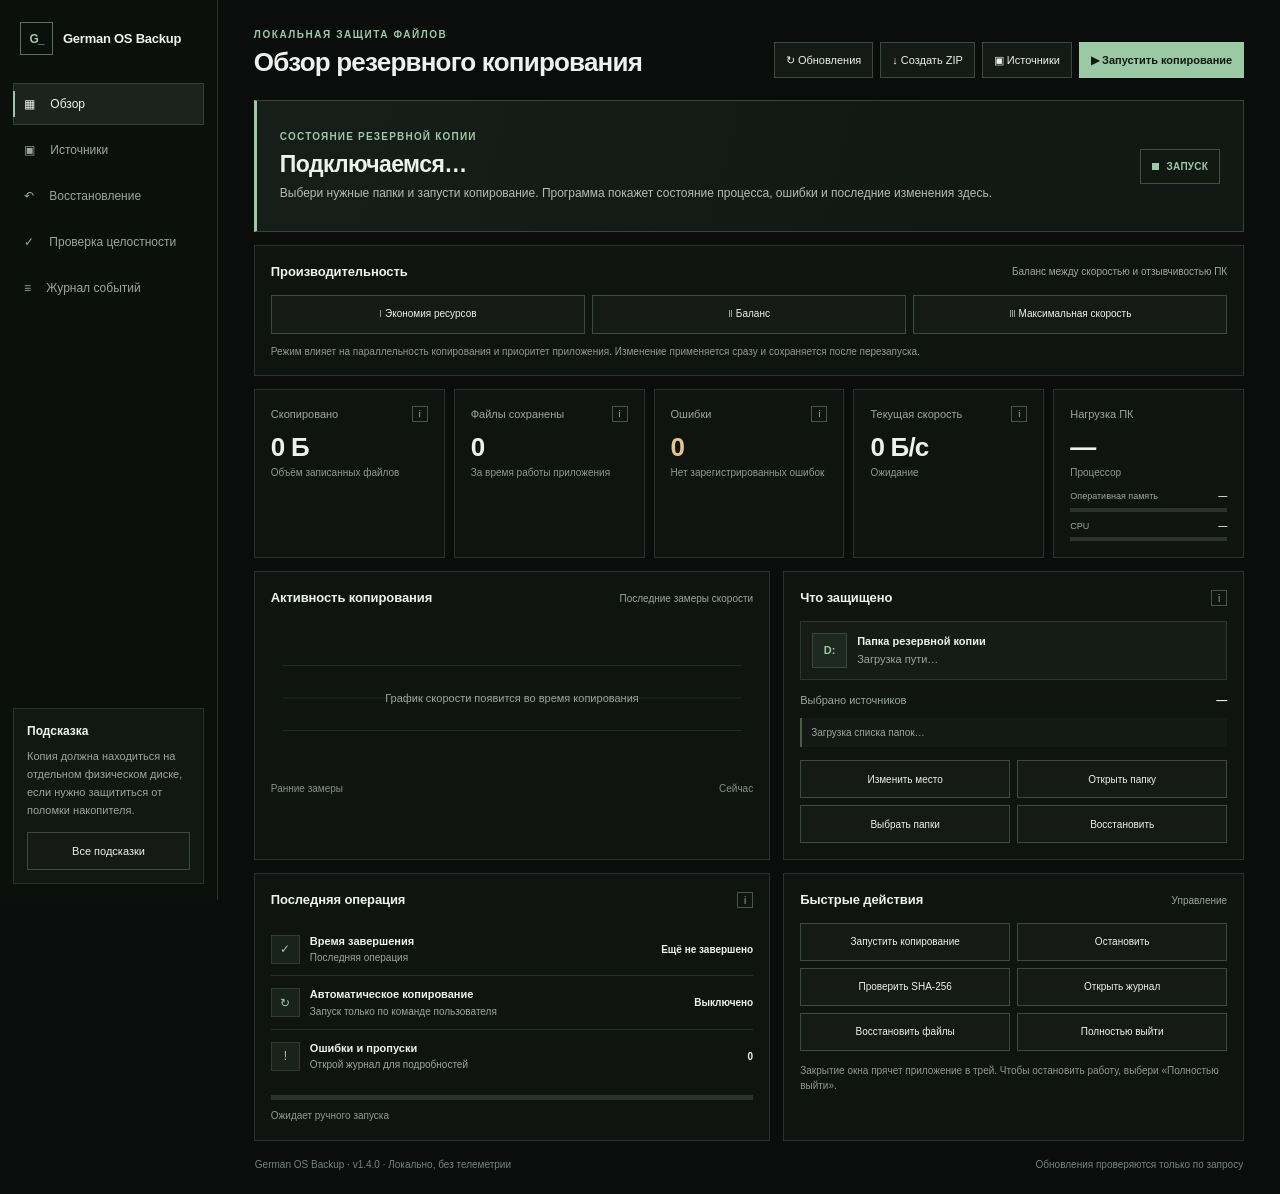
==== dashboard.html @ d3037ee5 "Use the Windows accent color throughout the dashboard" ====
<!doctype html>
<html lang="ru"><head><meta charset="utf-8"><meta name="viewport" content="width=device-width,initial-scale=1">
<style>
:root{
 color-scheme:dark;
 --bg:#0b0e0c;--panel:#111613;--panel-raised:#151b17;--panel-hover:#1a211c;
 --line:#29332c;--line-strong:#3b4a3e;--text:#edf2ed;--muted:#9aa69d;
 --green:#9bc9a4;--green-strong:#b9e2c0;--green-soft:rgba(155,201,164,.09);
 --warning:#e5c58c;--danger:#e58e8e;
}
*{box-sizing:border-box;border-radius:0!important}
html{background:transparent}
body{margin:0;background:transparent;color:var(--text);font:13px/1.5 "Segoe UI Variable","Segoe UI",sans-serif;-webkit-font-smoothing:antialiased}
button{font:inherit;cursor:pointer;border:1px solid var(--line-strong);background:#151a16;color:var(--text);padding:10px 13px;min-height:38px;transition:background .14s,border-color .14s,color .14s}
button:hover:not(:disabled){background:#202821;border-color:#607664}
button:active:not(:disabled){transform:translateY(1px)}
button:focus-visible{outline:2px solid var(--green);outline-offset:2px}
button.primary{background:var(--green);border-color:var(--green);color:#101710;font-weight:700}
button.primary:hover:not(:disabled){background:var(--green-strong);border-color:var(--green-strong)}
button:disabled{opacity:.4;cursor:not-allowed}
.shell{display:grid;grid-template-columns:218px minmax(0,1fr);min-height:100vh;background:rgba(11,14,12,.975);backdrop-filter:blur(24px) saturate(125%)}
.side{position:sticky;top:0;height:100vh;min-height:600px;padding:22px 13px 16px;background:rgba(13,17,14,.98);border-right:1px solid var(--line);display:flex;flex-direction:column;gap:28px}
.brand{display:flex;align-items:center;gap:10px;padding:0 7px;font-size:13px;font-weight:700;letter-spacing:-.25px;white-space:nowrap}
.mark{width:33px;height:33px;display:grid;place-items:center;border:1px solid #57715d;color:var(--green);font-size:12px;font-weight:800;letter-spacing:-1px;flex-shrink:0}
.nav{display:grid;gap:4px}
.nav button{position:relative;display:flex;align-items:center;width:100%;text-align:left;background:transparent;border-color:transparent;color:var(--muted);padding:11px 10px;font-size:12px;min-height:42px}
.nav button:hover{color:var(--text);background:#171d19;border-color:#29362c}
.nav button.active{background:#1a231c;border-color:#304233;color:#f0f5f0}
.nav button.active:before{content:"";position:absolute;left:-1px;top:7px;bottom:7px;width:2px;background:var(--green)}
.side-note{margin-top:auto;padding:13px;background:#111713;border:1px solid var(--line);color:var(--muted);font-size:11px}
.side-note b{font-size:12px;color:var(--text);font-weight:650}
.side-note p{margin:7px 0 12px;line-height:1.65}
.side-note button{width:100%;font-size:11px;min-height:34px}
.main{width:100%;max-width:1480px;margin:0 auto;padding:27px clamp(20px,2.8vw,40px) 22px;min-width:0}
.top{display:flex;align-items:flex-end;justify-content:space-between;gap:18px;margin-bottom:22px}
.eyebrow{color:var(--green);font-size:10px;letter-spacing:1.55px;font-weight:750}
.top h1{margin:5px 0 0;font-size:26px;line-height:1.2;font-weight:600;letter-spacing:-.8px}
.top-actions{display:flex;gap:7px;flex-wrap:wrap;justify-content:flex-end}
.top-actions button{font-size:11px;min-height:36px;padding:8px 11px}
.notice{display:none;margin:0 0 14px;padding:11px 14px;background:#172019;border:1px solid #405944;border-left:3px solid var(--green);color:var(--text)}
.hero{display:flex;align-items:center;justify-content:space-between;gap:20px;padding:21px 23px;margin-bottom:13px;background:linear-gradient(105deg,rgba(155,201,164,.09),rgba(18,24,20,.98) 68%);border:1px solid #344639;border-left:3px solid var(--green);min-height:132px}
.hero>div:first-child{min-width:0}
.hero .label{font-size:10px;letter-spacing:1.2px;color:var(--green);font-weight:750}
.hero h2{margin:6px 0 5px;font-size:23px;line-height:1.25;letter-spacing:-.6px;font-weight:600}
.hero p{margin:0;max-width:720px;color:#b1bdb3;font-size:12px;line-height:1.7}
.status-pill{display:flex;align-items:center;gap:8px;flex-shrink:0;padding:9px 11px;border:1px solid #3c5141;background:#111812;color:var(--green);font-size:10px;font-weight:750;letter-spacing:.25px;white-space:nowrap}
.status-pill.attention{color:var(--warning);border-color:#65543a;background:#201b12}
.status-pill.copying{color:var(--green-strong);border-color:#4c7053;background:#142018}
.dot{width:7px;height:7px;flex-shrink:0;background:currentColor}
.card{min-width:0;padding:16px;background:rgba(16,21,18,.97);border:1px solid var(--line)}
.card-label{display:flex;align-items:center;justify-content:space-between;gap:8px;color:var(--muted);font-size:11px}
.value{margin:9px 0 2px;font-size:26px;line-height:1.2;font-weight:600;letter-spacing:-.8px;font-variant-numeric:tabular-nums;overflow-wrap:anywhere}
.hint{font-size:10px;color:#8d9990;line-height:1.55}
.error-card .value{color:var(--warning)}
.grid{display:grid;grid-template-columns:repeat(5,minmax(0,1fr));gap:9px;margin-bottom:13px}
.section-grid{display:grid;grid-template-columns:minmax(0,1.12fr) minmax(300px,1fr);gap:13px;margin-bottom:13px}
.section-title{display:flex;align-items:center;justify-content:space-between;gap:12px;margin-bottom:13px}
.section-title h3{margin:0;font-size:13px;font-weight:650;letter-spacing:-.1px}
.section-title>span{font-size:10px;color:var(--muted)}
.chart-wrap{height:154px;position:relative}
.chart-wrap canvas{display:block;width:100%;height:100%}
.empty-chart{position:absolute;inset:0;display:grid;place-items:center;color:var(--muted);font-size:11px;pointer-events:none;text-align:center}
.chart-legend{display:flex;justify-content:space-between;margin-top:6px;color:#849087;font-size:10px}
.path{display:flex;align-items:center;gap:10px;padding:11px;background:#151b16;border:1px solid #2b372e;margin-bottom:12px;min-width:0}
.drive-icon{width:35px;height:35px;display:grid;place-items:center;flex-shrink:0;background:#1d2920;color:var(--green);font-size:11px;font-weight:750;border:1px solid #34483a}
.path-text{flex:1;min-width:0}
.path-text b{display:block;margin-bottom:2px;font-size:11px;font-weight:650}
.path-text span{display:block;overflow:hidden;text-overflow:ellipsis;white-space:nowrap;color:var(--muted);font-size:11px}
.source-row{display:flex;justify-content:space-between;gap:10px;margin:9px 0 10px;color:var(--muted);font-size:11px}
.source-row b{color:var(--text);font-weight:650}
.source-paths{display:grid;gap:4px;max-height:115px;overflow:auto;margin:0 0 13px;scrollbar-width:thin;scrollbar-color:#46594a #0e120f}
.source-paths>div{min-width:0;padding:7px 9px;background:#131915;border-left:2px solid #465d4a;color:var(--muted);font-size:10px;overflow-wrap:anywhere}
.source-path-item{display:flex;align-items:center;justify-content:space-between;gap:8px}
.source-path-item span{flex:1;min-width:0}
.source-path-item button.watch-toggle{padding:4px 7px;min-height:27px;font-size:9px;white-space:nowrap}
.source-path-item button.watch-toggle.enabled{border-color:#506e55;color:#c1dfc6;background:#1b271e}
.actions{display:grid;grid-template-columns:repeat(2,minmax(0,1fr));gap:7px}
.actions button{min-width:0;padding:9px 8px;font-size:10px;line-height:1.35}
.health{display:grid;gap:0}
.health-row{display:flex;align-items:center;gap:10px;padding:10px 0;border-bottom:1px solid #252d27;min-width:0}
.health-row:last-child{border-bottom:0}
.health-icon{width:29px;height:29px;display:grid;place-items:center;flex-shrink:0;background:#19221b;color:var(--green);border:1px solid #2d3b30;font-size:12px}
.health-row>div:nth-child(2){flex:1;min-width:0}
.health-row b{display:block;font-size:11px;font-weight:600}
.health-row small{display:block;margin-top:2px;color:var(--muted);font-size:10px;line-height:1.4}
.health-row strong{max-width:45%;text-align:right;font-size:10px;font-weight:600;overflow-wrap:anywhere}
.progress-track{height:5px;background:#29322b;margin-top:13px;overflow:hidden}
.progress-bar{height:100%;width:0;background:var(--green);transition:width .25s}
.progress-bar.running{width:35%;background:linear-gradient(90deg,#516f56,#b8dfbf,#516f56);background-size:200% 100%;animation:progressSweep 1.4s linear infinite}
@keyframes progressSweep{from{background-position:100% 0}to{background-position:-100% 0}}
.tip{position:relative;display:inline-grid;place-items:center;width:16px;height:16px;border:1px solid #48544b;color:#aab5ac;font-size:9px;flex-shrink:0;cursor:help}
.tip:hover:after{content:attr(data-tip);position:absolute;z-index:10;left:20px;top:-8px;width:210px;padding:9px;background:#222a24;border:1px solid #4b5b4e;color:var(--text);font-size:10px;font-weight:400;letter-spacing:0;box-shadow:0 8px 24px #0008}
.resource-bars{display:grid;gap:8px;margin-top:10px}
.resource-line{display:flex;justify-content:space-between;gap:8px;color:var(--muted);font-size:9px}
.resource-line b{font-weight:600;color:#d6dfd7}
.resource-track{height:4px;margin-top:4px;background:#2a332c}
.resource-fill{height:100%;width:0;background:var(--green)}
.footer{display:flex;justify-content:space-between;gap:12px;padding:3px 1px 0;color:#77837a;font-size:10px}
#modeEco,#modeBalanced,#modeMax{min-height:39px}
#modeEco:before{content:"Ⅰ  ";color:var(--muted)}#modeBalanced:before{content:"Ⅱ  ";color:var(--muted)}#modeMax:before{content:"Ⅲ  ";color:var(--muted)}
#modeEco.primary:before,#modeBalanced.primary:before,#modeMax.primary:before{color:#101710}
::selection{background:#47694e;color:#fff}
@media(max-width:1150px){.shell{grid-template-columns:190px minmax(0,1fr)}.main{padding:22px 18px}.top{align-items:flex-start;flex-direction:column}.top-actions{justify-content:flex-start}.grid{grid-template-columns:repeat(3,minmax(0,1fr))}.section-grid{grid-template-columns:minmax(0,1fr)}}
@media(max-width:760px){.shell{display:block}.side{position:static;height:auto;min-height:0;padding:12px;border-right:0;border-bottom:1px solid var(--line);gap:12px}.brand{padding:0 4px}.nav{display:flex;overflow-x:auto;gap:4px}.nav button{width:auto;flex:0 0 auto;white-space:nowrap;padding:9px 10px}.nav button.active:before{top:auto;left:8px;right:8px;bottom:-1px;width:auto;height:2px}.side-note{display:none}.main{padding:17px 12px}.top h1{font-size:23px}.top-actions{gap:6px}.top-actions button{flex:1 1 auto}.hero{align-items:flex-start;flex-direction:column;padding:17px;gap:13px}.hero h2{font-size:21px}.grid{grid-template-columns:repeat(2,minmax(0,1fr));gap:7px}.card{padding:13px}.value{font-size:23px}.section-grid{grid-template-columns:minmax(0,1fr);gap:10px}.footer{flex-direction:column;gap:4px}.status-pill{white-space:normal}}
@media(prefers-reduced-motion:reduce){*,*::before,*::after{animation-duration:.01ms!important;animation-iteration-count:1!important;transition-duration:.01ms!important;scroll-behavior:auto!important}}

</style></head><body><div class="shell">
<aside class="side"><div class="brand"><div class="mark">G_</div><span>German OS Backup</span></div><nav class="nav"><button class="active" onclick="tab('overview')">▦　 Обзор</button><button onclick="act('sources')">▣　 Источники</button><button onclick="act('restore')">↶　 Восстановление</button><button onclick="act('verify')">✓　 Проверка целостности</button><button onclick="act('log')">≡　 Журнал событий</button></nav><div class="side-note"><b>Подсказка</b><p>Копия должна находиться на отдельном физическом диске, если нужно защититься от поломки накопителя.</p><button onclick="act('help')" style="width:100%">Все подсказки</button></div></aside>
<main class="main"><header class="top"><div><div class="eyebrow">ЛОКАЛЬНАЯ ЗАЩИТА ФАЙЛОВ</div><h1>Обзор резервного копирования</h1></div><div class="top-actions"><button onclick="act('checkUpdates')">↻ Обновления</button><button onclick="act('zip')">↓ Создать ZIP</button><button onclick="act('sources')">▣ Источники</button><button class="primary" onclick="act('scan')">▶ Запустить копирование</button></div></header>
<div class="notice" id="notice"></div>
<section class="hero"><div><div class="label">СОСТОЯНИЕ РЕЗЕРВНОЙ КОПИИ</div><h2 id="headline">Подключаемся…</h2><p id="detail">Выбери нужные папки и запусти копирование. Программа покажет состояние процесса, ошибки и последние изменения здесь.</p></div><div class="status-pill" id="pill"><span class="dot"></span><span id="pillText">ЗАПУСК</span></div></section>
<section class="card" style="margin-bottom:13px"><div class="section-title"><h3>Производительность</h3><span id="modeDescription">Баланс между скоростью и отзывчивостью ПК</span></div><div class="actions" style="grid-template-columns:repeat(3,minmax(0,1fr))"><button id="modeEco" onclick="setMode('eco')">Экономия ресурсов</button><button id="modeBalanced" onclick="setMode('balanced')">Баланс</button><button id="modeMax" onclick="setMode('max')">Максимальная скорость</button></div><p class="hint" style="margin:10px 0 0">Режим влияет на параллельность копирования и приоритет приложения. Изменение применяется сразу и сохраняется после перезапуска.</p></section>
<section class="grid"><article class="card"><div class="card-label">Скопировано <span class="tip" data-tip="Общий объём данных, записанных резервным копированием с момента запуска приложения.">i</span></div><div class="value" id="bytes">0 Б</div><div class="hint">Объём записанных файлов</div></article><article class="card"><div class="card-label">Файлы сохранены <span class="tip" data-tip="Количество файлов, которые программа успешно скопировала.">i</span></div><div class="value" id="files">0</div><div class="hint">За время работы приложения</div></article><article class="card error-card"><div class="card-label">Ошибки <span class="tip" data-tip="Файлы или папки, которые не удалось обработать. Открой журнал, чтобы узнать причину.">i</span></div><div class="value" id="errors">0</div><div class="hint" id="errorHint">Нет зарегистрированных ошибок</div></article><article class="card"><div class="card-label">Текущая скорость <span class="tip" data-tip="При отсутствии изменений скорость равна нулю — это нормально.">i</span></div><div class="value" id="speed">0 Б/с</div><div class="hint" id="scanHint">Ожидание</div></article><article class="card"><div class="card-label">Нагрузка ПК</div><div class="value" id="cpuUsage">—</div><div class="hint">Процессор</div><div class="resource-bars"><div><div class="resource-line"><span>Оперативная память</span><b id="ramUsage">—</b></div><div class="resource-track"><div class="resource-fill" id="ramProgress"></div></div></div><div><div class="resource-line"><span>CPU</span><b id="cpuPercentLabel">—</b></div><div class="resource-track"><div class="resource-fill" id="cpuProgress"></div></div></div></div></article></section>
<section class="section-grid"><article class="card"><div class="section-title"><h3>Активность копирования</h3><span id="chartLabel">Последние обновления</span></div><div class="chart-wrap"><canvas id="chart"></canvas><div class="empty-chart" id="chartEmpty">График скорости появится во время копирования</div></div><div class="chart-legend"><span>Ранние замеры</span><span>Сейчас</span></div></article>
<article class="card"><div class="section-title"><h3>Что защищено</h3><span class="tip" data-tip="Список источников можно изменить в любой момент.">i</span></div><div class="path"><div class="drive-icon">D:</div><div class="path-text"><b>Папка резервной копии</b><span id="destination">Загрузка пути…</span></div></div><div class="source-row"><span>Выбрано источников</span><b id="sourceCount">—</b></div><div class="source-paths" id="sourcePaths"><div>Загрузка списка папок…</div></div><div class="actions"><button onclick="act('chooseDestination')">Изменить место</button><button onclick="act('openDestination')">Открыть папку</button><button onclick="act('sources')">Выбрать папки</button><button onclick="act('restore')">Восстановить</button></div></article></section>
<section class="section-grid"><article class="card"><div class="section-title"><h3>Последняя операция</h3><span class="tip" data-tip="Проверка SHA-256 запускается вручную и сравнивает оригиналы с резервной копией.">i</span></div><div class="health"><div class="health-row"><div class="health-icon">✓</div><div><b>Время завершения</b><small>Последняя операция</small></div><strong id="lastScan">Ещё не завершено</strong></div><div class="health-row"><div class="health-icon">↻</div><div><b>Автоматическое копирование</b><small>Запуск только по команде пользователя</small></div><strong id="watchStatus">Выключено</strong></div><div class="health-row"><div class="health-icon">!</div><div><b>Ошибки и пропуски</b><small>Открой журнал для подробностей</small></div><strong id="healthErrors">0</strong></div></div><div class="progress-track"><div class="progress-bar" id="progress"></div></div><div class="hint" id="progressText" style="margin-top:8px">Ожидает ручного запуска</div></article>
<article class="card"><div class="section-title"><h3>Быстрые действия</h3><span>Управление</span></div><div class="actions"><button onclick="act('scan')">Запустить копирование</button><button onclick="act('stop')">Остановить</button><button onclick="act('verify')">Проверить SHA-256</button><button onclick="act('log')">Открыть журнал</button><button onclick="act('restore')">Восстановить файлы</button><button onclick="act('exit')">Полностью выйти</button></div><p class="hint" style="margin-top:12px">Закрытие окна прячет приложение в трей. Чтобы остановить работу, выбери «Полностью выйти».</p></article></section>
<footer class="footer"><span>German OS Backup · <span id="appVersion">v1.4.0</span> · Локально, без телеметрии</span><span>Обновления проверяются только по запросу</span></footer></main></div>
<script>
const samples=[];function act(action,extra={}){window.chrome.webview.postMessage({action,...extra})}function tab(name){document.querySelectorAll('.nav button').forEach(x=>x.classList.remove('active'));event.currentTarget.classList.add('active');if(name==='overview')return}
function setMode(mode){window.chrome.webview.postMessage({action:"performanceMode",mode})}
function fmtBytes(n){if(!n||n<0)return'0 Б';const u=['Б','КБ','МБ','ГБ','ТБ'];let i=0,v=n;while(v>=1024&&i<u.length-1){v/=1024;i++}return v.toLocaleString('ru-RU',{maximumFractionDigits:1})+' '+u[i]}
function fmtSpeed(n){return fmtBytes(n)+'/с'}function fmtNum(n){return Number(n||0).toLocaleString('ru-RU')}
function updateStats(s){const accent=/^#[0-9a-f]{6}$/i.test(s.accentColor||"")?s.accentColor:"#9bc9a4";const rgb=accent.match(/[0-9a-f]{2}/gi).map(v=>parseInt(v,16));document.documentElement.style.setProperty("--accent",accent);document.documentElement.style.setProperty("--green",accent);document.documentElement.style.setProperty("--accent-hover",`rgb(${rgb.map(v=>Math.round(v+(255-v)*.16)).join(",")})`);document.documentElement.style.setProperty("--accent-soft",`rgba(${rgb.join(",")},.10)`);document.querySelectorAll('button[onclick="act(\'stop\')"]').forEach(b=>b.disabled=!s.scanning);document.querySelectorAll('button[onclick="act(\'scan\')"]').forEach(b=>b.disabled=!!s.scanning);const mode=s.performanceMode||'balanced';document.querySelectorAll('[id^="mode"]').forEach(x=>x.classList.remove('primary'));const selected=document.getElementById(mode==='eco'?'modeEco':mode==='max'?'modeMax':'modeBalanced');if(selected)selected.classList.add('primary');document.getElementById('modeDescription').textContent=mode==='eco'?'Минимальная нагрузка, копирование медленнее':mode==='max'?'Приоритет скорости, возможна высокая нагрузка':'Умеренная нагрузка и хорошая отзывчивость ПК';document.getElementById('headline').textContent=s.headline;document.getElementById('bytes').textContent=fmtBytes(s.bytes);document.getElementById('files').textContent=fmtNum(s.files);document.getElementById('errors').textContent=fmtNum(s.errors);document.getElementById('speed').textContent=fmtSpeed(s.speed);document.getElementById('lastScan').textContent=s.lastScan;document.getElementById('destination').textContent=s.destination;document.querySelector('.drive-icon').textContent=(s.destination.match(/^[A-Za-z]:/)||['DISK'])[0];document.getElementById('sourceCount').textContent=fmtNum(s.sourceCount);const sourcePaths=document.getElementById('sourcePaths');sourcePaths.replaceChildren();(s.sourcePaths||[]).forEach(path=>{const row=document.createElement('div');row.className='source-path-item';const label=document.createElement('span');label.textContent=path;const enabled=(s.autoUpdateSources||[]).some(p=>p.toLowerCase()===path.toLowerCase());const button=document.createElement('button');button.className='watch-toggle'+(enabled?' enabled':'');button.textContent=enabled?'Авто: вкл.':'Авто: выкл.';button.title='Переключить динамическое копирование для этой папки';button.addEventListener('click',()=>act('toggleAuto',{path}));row.append(label,button);sourcePaths.appendChild(row)});if(!(s.sourcePaths||[]).length)sourcePaths.textContent='Источники не выбраны';document.getElementById('appVersion').textContent='v'+(s.version||'1.4.0');const cpu=Number(s.cpuPercent);document.getElementById('cpuUsage').textContent=cpu<0?'Н/Д':Math.round(cpu)+'%';document.getElementById('cpuPercentLabel').textContent=cpu<0?'Н/Д':Math.round(cpu)+'%';document.getElementById('cpuProgress').style.width=(cpu<0?0:Math.min(100,cpu))+'%';document.getElementById('ramUsage').textContent=fmtBytes((s.ramUsedGb||0)*1073741824)+' / '+fmtBytes((s.ramTotalGb||0)*1073741824);document.getElementById('ramProgress').style.width=Math.min(100,Number(s.ramPercent)||0)+'%';document.getElementById('healthErrors').textContent=fmtNum(s.errors);document.getElementById('errorHint').textContent=s.errors?'Открой журнал и проверь причины':'Нет зарегистрированных ошибок';document.getElementById('scanHint').textContent=s.scanning?'Идёт сканирование':'Сейчас не копирует данные';const watched=(s.autoUpdateSources||[]).length;document.getElementById('watchStatus').textContent=watched?watched+' папок':'Выключено';document.getElementById('progressText').textContent=s.scanning?'Обработано файлов: '+fmtNum(s.seen):'Ручное копирование или динамические обновления выбранных папок';document.getElementById('progress').classList.toggle('running',!!s.scanning);document.getElementById('progress').style.width=s.scanning?'35%':'0%';const pill=document.getElementById('pill');pill.className='status-pill '+(s.status==='attention'?'attention':s.status==='copying'?'copying':'');document.getElementById('pillText').textContent=s.status==='attention'?'ТРЕБУЕТСЯ ВНИМАНИЕ':s.status==='copying'?'КОПИРОВАНИЕ':s.status==='completed'?'ПОСЛЕДНЯЯ КОПИЯ ГОТОВА':'ОЖИДАНИЕ';document.getElementById('progressText').title=s.scanning?'Счётчик показывает уже обнаруженные файлы; точный процент заранее неизвестен.':'Нажми «Создать / обновить копию», чтобы начать копирование вручную.';document.getElementById('detail').textContent=s.errors?'Обнаружены ошибки или пропущенные элементы. Открой журнал событий, чтобы узнать, что именно не удалось скопировать.':'Последняя операция: '+s.lastScan+'. Динамическое обновление включается отдельно у каждой папки.';samples.push(Math.max(0,Number(s.speed)||0));if(samples.length>32)samples.shift();drawChart(s.scanning)}
function drawChart(scanning){const canvas=document.getElementById('chart'),ctx=canvas.getContext('2d'),r=canvas.getBoundingClientRect(),dpr=window.devicePixelRatio||1;canvas.width=Math.max(1,r.width*dpr);canvas.height=Math.max(1,r.height*dpr);ctx.scale(dpr,dpr);const w=r.width,h=r.height,p=12,vals=samples.length?samples:[0],max=Math.max(1,...vals);ctx.strokeStyle=getComputedStyle(document.documentElement).getPropertyValue('--accent-soft').trim()||'rgba(67,255,120,.12)';ctx.lineWidth=1;for(let i=1;i<4;i++){let y=p+(h-p*2)*i/4;ctx.beginPath();ctx.moveTo(p,y);ctx.lineTo(w-p,y);ctx.stroke()}ctx.beginPath();vals.forEach((v,i)=>{const x=p+(w-p*2)*(i/Math.max(1,vals.length-1)),y=h-p-(h-p*2)*v/max;if(i===0)ctx.moveTo(x,y);else ctx.lineTo(x,y)});ctx.lineWidth=2;ctx.strokeStyle=getComputedStyle(document.documentElement).getPropertyValue('--accent').trim()||'#43ff78';ctx.stroke();const last=vals[vals.length-1],x=p+(w-p*2)*(vals.length-1)/Math.max(1,vals.length-1),y=h-p-(h-p*2)*last/max;ctx.lineTo(x,h-p);ctx.lineTo(p,h-p);ctx.closePath();ctx.fillStyle=getComputedStyle(document.documentElement).getPropertyValue('--accent-soft').trim()||'rgba(67,255,120,.08)';ctx.fill();document.getElementById('chartEmpty').style.display=scanning?'none':'grid';document.getElementById('chartLabel').textContent=scanning?'Скорость в реальном времени':'Последние замеры скорости'}
function setNotice(text){const n=document.getElementById('notice');n.textContent=text;n.style.display='block';setTimeout(()=>n.style.display='none',6000)}window.addEventListener('resize',()=>drawChart(false));
</script></body></html>
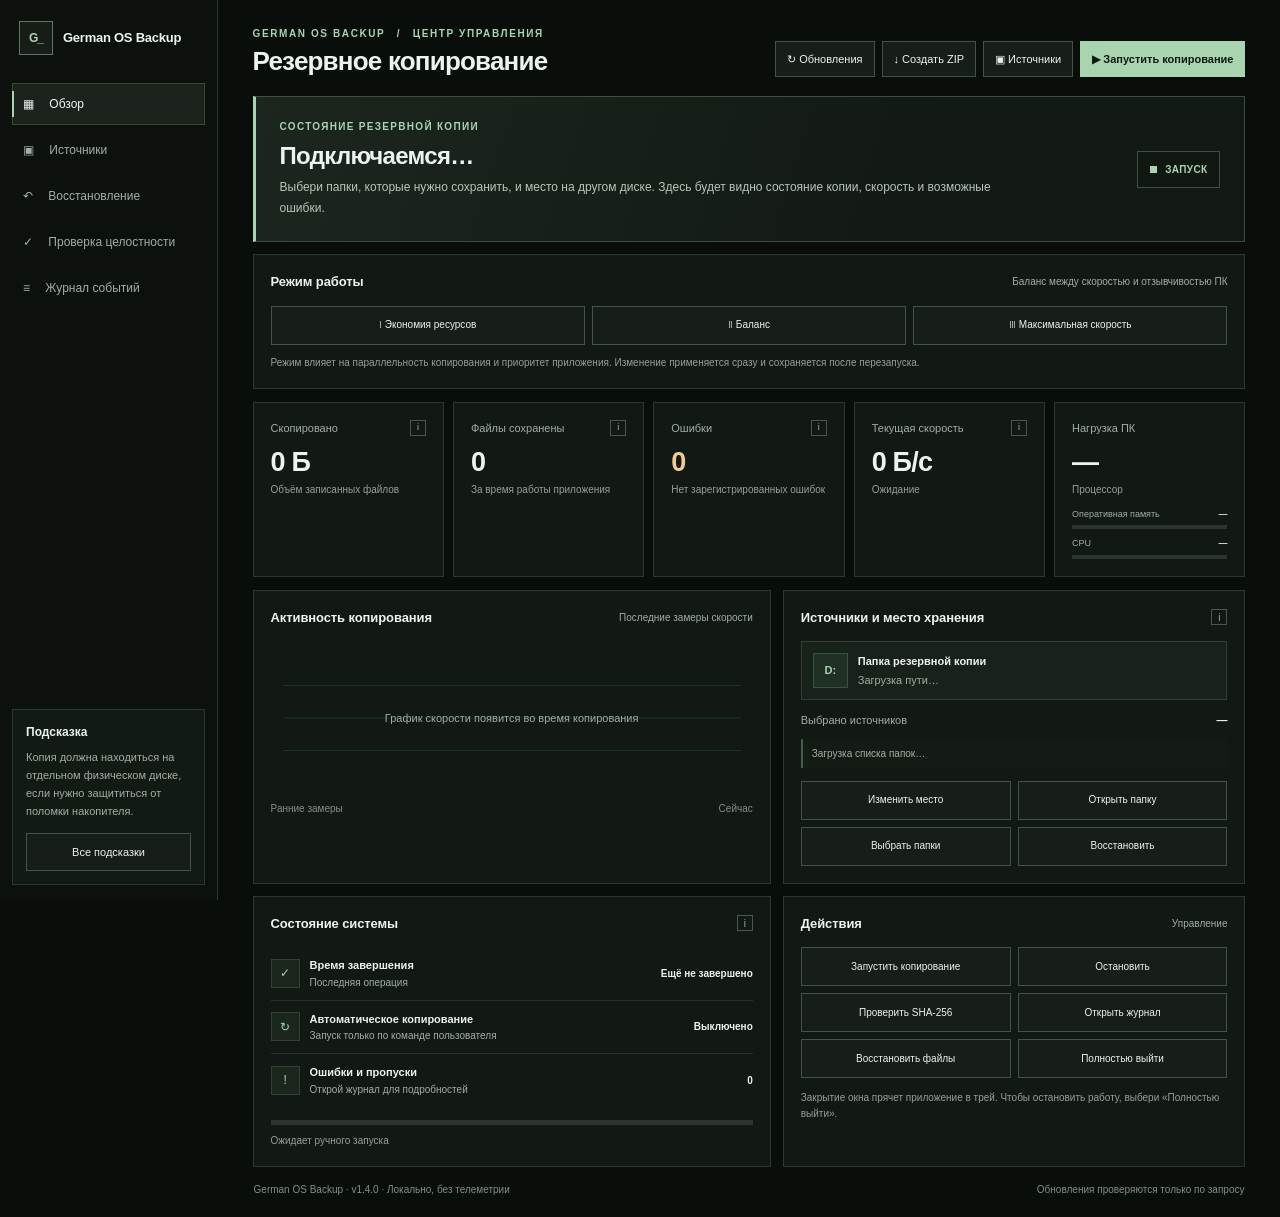
==== commit fb6acec9: "Redesign desktop backup dashboard for clarity and usability" ====
--- a/dashboard.html
+++ b/dashboard.html
@@ -1,123 +1,34 @@
 <!doctype html>
 <html lang="ru"><head><meta charset="utf-8"><meta name="viewport" content="width=device-width,initial-scale=1">
 <style>
-:root{
- color-scheme:dark;
- --bg:#0b0e0c;--panel:#111613;--panel-raised:#151b17;--panel-hover:#1a211c;
- --line:#29332c;--line-strong:#3b4a3e;--text:#edf2ed;--muted:#9aa69d;
- --green:#9bc9a4;--green-strong:#b9e2c0;--green-soft:rgba(155,201,164,.09);
- --warning:#e5c58c;--danger:#e58e8e;
-}
-*{box-sizing:border-box;border-radius:0!important}
-html{background:transparent}
-body{margin:0;background:transparent;color:var(--text);font:13px/1.5 "Segoe UI Variable","Segoe UI",sans-serif;-webkit-font-smoothing:antialiased}
-button{font:inherit;cursor:pointer;border:1px solid var(--line-strong);background:#151a16;color:var(--text);padding:10px 13px;min-height:38px;transition:background .14s,border-color .14s,color .14s}
-button:hover:not(:disabled){background:#202821;border-color:#607664}
-button:active:not(:disabled){transform:translateY(1px)}
-button:focus-visible{outline:2px solid var(--green);outline-offset:2px}
-button.primary{background:var(--green);border-color:var(--green);color:#101710;font-weight:700}
-button.primary:hover:not(:disabled){background:var(--green-strong);border-color:var(--green-strong)}
-button:disabled{opacity:.4;cursor:not-allowed}
-.shell{display:grid;grid-template-columns:218px minmax(0,1fr);min-height:100vh;background:rgba(11,14,12,.975);backdrop-filter:blur(24px) saturate(125%)}
-.side{position:sticky;top:0;height:100vh;min-height:600px;padding:22px 13px 16px;background:rgba(13,17,14,.98);border-right:1px solid var(--line);display:flex;flex-direction:column;gap:28px}
-.brand{display:flex;align-items:center;gap:10px;padding:0 7px;font-size:13px;font-weight:700;letter-spacing:-.25px;white-space:nowrap}
-.mark{width:33px;height:33px;display:grid;place-items:center;border:1px solid #57715d;color:var(--green);font-size:12px;font-weight:800;letter-spacing:-1px;flex-shrink:0}
-.nav{display:grid;gap:4px}
-.nav button{position:relative;display:flex;align-items:center;width:100%;text-align:left;background:transparent;border-color:transparent;color:var(--muted);padding:11px 10px;font-size:12px;min-height:42px}
-.nav button:hover{color:var(--text);background:#171d19;border-color:#29362c}
-.nav button.active{background:#1a231c;border-color:#304233;color:#f0f5f0}
-.nav button.active:before{content:"";position:absolute;left:-1px;top:7px;bottom:7px;width:2px;background:var(--green)}
-.side-note{margin-top:auto;padding:13px;background:#111713;border:1px solid var(--line);color:var(--muted);font-size:11px}
-.side-note b{font-size:12px;color:var(--text);font-weight:650}
-.side-note p{margin:7px 0 12px;line-height:1.65}
-.side-note button{width:100%;font-size:11px;min-height:34px}
-.main{width:100%;max-width:1480px;margin:0 auto;padding:27px clamp(20px,2.8vw,40px) 22px;min-width:0}
-.top{display:flex;align-items:flex-end;justify-content:space-between;gap:18px;margin-bottom:22px}
-.eyebrow{color:var(--green);font-size:10px;letter-spacing:1.55px;font-weight:750}
-.top h1{margin:5px 0 0;font-size:26px;line-height:1.2;font-weight:600;letter-spacing:-.8px}
-.top-actions{display:flex;gap:7px;flex-wrap:wrap;justify-content:flex-end}
-.top-actions button{font-size:11px;min-height:36px;padding:8px 11px}
-.notice{display:none;margin:0 0 14px;padding:11px 14px;background:#172019;border:1px solid #405944;border-left:3px solid var(--green);color:var(--text)}
-.hero{display:flex;align-items:center;justify-content:space-between;gap:20px;padding:21px 23px;margin-bottom:13px;background:linear-gradient(105deg,rgba(155,201,164,.09),rgba(18,24,20,.98) 68%);border:1px solid #344639;border-left:3px solid var(--green);min-height:132px}
-.hero>div:first-child{min-width:0}
-.hero .label{font-size:10px;letter-spacing:1.2px;color:var(--green);font-weight:750}
-.hero h2{margin:6px 0 5px;font-size:23px;line-height:1.25;letter-spacing:-.6px;font-weight:600}
-.hero p{margin:0;max-width:720px;color:#b1bdb3;font-size:12px;line-height:1.7}
-.status-pill{display:flex;align-items:center;gap:8px;flex-shrink:0;padding:9px 11px;border:1px solid #3c5141;background:#111812;color:var(--green);font-size:10px;font-weight:750;letter-spacing:.25px;white-space:nowrap}
-.status-pill.attention{color:var(--warning);border-color:#65543a;background:#201b12}
-.status-pill.copying{color:var(--green-strong);border-color:#4c7053;background:#142018}
-.dot{width:7px;height:7px;flex-shrink:0;background:currentColor}
-.card{min-width:0;padding:16px;background:rgba(16,21,18,.97);border:1px solid var(--line)}
-.card-label{display:flex;align-items:center;justify-content:space-between;gap:8px;color:var(--muted);font-size:11px}
-.value{margin:9px 0 2px;font-size:26px;line-height:1.2;font-weight:600;letter-spacing:-.8px;font-variant-numeric:tabular-nums;overflow-wrap:anywhere}
-.hint{font-size:10px;color:#8d9990;line-height:1.55}
-.error-card .value{color:var(--warning)}
-.grid{display:grid;grid-template-columns:repeat(5,minmax(0,1fr));gap:9px;margin-bottom:13px}
-.section-grid{display:grid;grid-template-columns:minmax(0,1.12fr) minmax(300px,1fr);gap:13px;margin-bottom:13px}
-.section-title{display:flex;align-items:center;justify-content:space-between;gap:12px;margin-bottom:13px}
-.section-title h3{margin:0;font-size:13px;font-weight:650;letter-spacing:-.1px}
-.section-title>span{font-size:10px;color:var(--muted)}
-.chart-wrap{height:154px;position:relative}
-.chart-wrap canvas{display:block;width:100%;height:100%}
-.empty-chart{position:absolute;inset:0;display:grid;place-items:center;color:var(--muted);font-size:11px;pointer-events:none;text-align:center}
-.chart-legend{display:flex;justify-content:space-between;margin-top:6px;color:#849087;font-size:10px}
-.path{display:flex;align-items:center;gap:10px;padding:11px;background:#151b16;border:1px solid #2b372e;margin-bottom:12px;min-width:0}
-.drive-icon{width:35px;height:35px;display:grid;place-items:center;flex-shrink:0;background:#1d2920;color:var(--green);font-size:11px;font-weight:750;border:1px solid #34483a}
-.path-text{flex:1;min-width:0}
-.path-text b{display:block;margin-bottom:2px;font-size:11px;font-weight:650}
-.path-text span{display:block;overflow:hidden;text-overflow:ellipsis;white-space:nowrap;color:var(--muted);font-size:11px}
-.source-row{display:flex;justify-content:space-between;gap:10px;margin:9px 0 10px;color:var(--muted);font-size:11px}
-.source-row b{color:var(--text);font-weight:650}
-.source-paths{display:grid;gap:4px;max-height:115px;overflow:auto;margin:0 0 13px;scrollbar-width:thin;scrollbar-color:#46594a #0e120f}
-.source-paths>div{min-width:0;padding:7px 9px;background:#131915;border-left:2px solid #465d4a;color:var(--muted);font-size:10px;overflow-wrap:anywhere}
-.source-path-item{display:flex;align-items:center;justify-content:space-between;gap:8px}
-.source-path-item span{flex:1;min-width:0}
-.source-path-item button.watch-toggle{padding:4px 7px;min-height:27px;font-size:9px;white-space:nowrap}
-.source-path-item button.watch-toggle.enabled{border-color:#506e55;color:#c1dfc6;background:#1b271e}
-.actions{display:grid;grid-template-columns:repeat(2,minmax(0,1fr));gap:7px}
-.actions button{min-width:0;padding:9px 8px;font-size:10px;line-height:1.35}
-.health{display:grid;gap:0}
-.health-row{display:flex;align-items:center;gap:10px;padding:10px 0;border-bottom:1px solid #252d27;min-width:0}
-.health-row:last-child{border-bottom:0}
-.health-icon{width:29px;height:29px;display:grid;place-items:center;flex-shrink:0;background:#19221b;color:var(--green);border:1px solid #2d3b30;font-size:12px}
-.health-row>div:nth-child(2){flex:1;min-width:0}
-.health-row b{display:block;font-size:11px;font-weight:600}
-.health-row small{display:block;margin-top:2px;color:var(--muted);font-size:10px;line-height:1.4}
-.health-row strong{max-width:45%;text-align:right;font-size:10px;font-weight:600;overflow-wrap:anywhere}
-.progress-track{height:5px;background:#29322b;margin-top:13px;overflow:hidden}
-.progress-bar{height:100%;width:0;background:var(--green);transition:width .25s}
-.progress-bar.running{width:35%;background:linear-gradient(90deg,#516f56,#b8dfbf,#516f56);background-size:200% 100%;animation:progressSweep 1.4s linear infinite}
-@keyframes progressSweep{from{background-position:100% 0}to{background-position:-100% 0}}
-.tip{position:relative;display:inline-grid;place-items:center;width:16px;height:16px;border:1px solid #48544b;color:#aab5ac;font-size:9px;flex-shrink:0;cursor:help}
-.tip:hover:after{content:attr(data-tip);position:absolute;z-index:10;left:20px;top:-8px;width:210px;padding:9px;background:#222a24;border:1px solid #4b5b4e;color:var(--text);font-size:10px;font-weight:400;letter-spacing:0;box-shadow:0 8px 24px #0008}
-.resource-bars{display:grid;gap:8px;margin-top:10px}
-.resource-line{display:flex;justify-content:space-between;gap:8px;color:var(--muted);font-size:9px}
-.resource-line b{font-weight:600;color:#d6dfd7}
-.resource-track{height:4px;margin-top:4px;background:#2a332c}
-.resource-fill{height:100%;width:0;background:var(--green)}
-.footer{display:flex;justify-content:space-between;gap:12px;padding:3px 1px 0;color:#77837a;font-size:10px}
-#modeEco,#modeBalanced,#modeMax{min-height:39px}
-#modeEco:before{content:"Ⅰ  ";color:var(--muted)}#modeBalanced:before{content:"Ⅱ  ";color:var(--muted)}#modeMax:before{content:"Ⅲ  ";color:var(--muted)}
-#modeEco.primary:before,#modeBalanced.primary:before,#modeMax.primary:before{color:#101710}
-::selection{background:#47694e;color:#fff}
-@media(max-width:1150px){.shell{grid-template-columns:190px minmax(0,1fr)}.main{padding:22px 18px}.top{align-items:flex-start;flex-direction:column}.top-actions{justify-content:flex-start}.grid{grid-template-columns:repeat(3,minmax(0,1fr))}.section-grid{grid-template-columns:minmax(0,1fr)}}
-@media(max-width:760px){.shell{display:block}.side{position:static;height:auto;min-height:0;padding:12px;border-right:0;border-bottom:1px solid var(--line);gap:12px}.brand{padding:0 4px}.nav{display:flex;overflow-x:auto;gap:4px}.nav button{width:auto;flex:0 0 auto;white-space:nowrap;padding:9px 10px}.nav button.active:before{top:auto;left:8px;right:8px;bottom:-1px;width:auto;height:2px}.side-note{display:none}.main{padding:17px 12px}.top h1{font-size:23px}.top-actions{gap:6px}.top-actions button{flex:1 1 auto}.hero{align-items:flex-start;flex-direction:column;padding:17px;gap:13px}.hero h2{font-size:21px}.grid{grid-template-columns:repeat(2,minmax(0,1fr));gap:7px}.card{padding:13px}.value{font-size:23px}.section-grid{grid-template-columns:minmax(0,1fr);gap:10px}.footer{flex-direction:column;gap:4px}.status-pill{white-space:normal}}
-@media(prefers-reduced-motion:reduce){*,*::before,*::after{animation-duration:.01ms!important;animation-iteration-count:1!important;transition-duration:.01ms!important;scroll-behavior:auto!important}}
-
+:root{color-scheme:dark;--bg:#0c100d;--panel:rgba(19,25,21,.94);--line:#2b382e;--line2:#405544;--text:#edf3ee;--muted:#a1afa4;--green:#a8d5af;--accent:#a8d5af;--greenStrong:#c2e8c8;--warning:#f0cc8e}
+*{box-sizing:border-box;border-radius:0!important}html{background:transparent}body{margin:0;background:transparent;color:var(--text);font:13px/1.5 "Segoe UI Variable","Segoe UI",sans-serif;-webkit-font-smoothing:antialiased}
+button{font:inherit;cursor:pointer;border:1px solid var(--line2);background:#171e19;color:var(--text);padding:10px 13px;min-height:39px;transition:background .14s,border-color .14s,color .14s}button:hover:not(:disabled){background:#222e24;border-color:#68816c}button:active:not(:disabled){transform:translateY(1px)}button:focus-visible{outline:2px solid var(--accent);outline-offset:2px}button.primary{background:var(--accent);border-color:var(--accent);color:#101710;font-weight:750}button.primary:hover:not(:disabled){background:var(--greenStrong);border-color:var(--greenStrong)}button:disabled{opacity:.38;cursor:not-allowed}
+.shell{display:grid;grid-template-columns:218px minmax(0,1fr);min-height:100vh;background:rgba(10,14,11,.94);backdrop-filter:blur(30px) saturate(125%)}.side{position:sticky;top:0;height:100vh;min-height:620px;padding:21px 12px 15px;background:rgba(14,19,15,.86);border-right:1px solid var(--line);display:flex;flex-direction:column;gap:28px}.brand{display:flex;align-items:center;gap:10px;padding:0 7px;font-size:13px;font-weight:750;letter-spacing:-.25px;white-space:nowrap}.mark{width:34px;height:34px;display:grid;place-items:center;border:1px solid #5a795f;color:var(--accent);font-size:12px;font-weight:850;letter-spacing:-1px;flex-shrink:0;background:rgba(168,213,175,.06)}
+.nav{display:grid;gap:4px}.nav button{position:relative;display:flex;align-items:center;width:100%;text-align:left;background:transparent;border-color:transparent;color:var(--muted);padding:11px 10px;font-size:12px;min-height:42px}.nav button:hover{color:var(--text);background:#182019;border-color:#2a382c}.nav button.active{background:rgba(168,213,175,.09);border-color:#354b38;color:#f3f8f3}.nav button.active:before{content:"";position:absolute;left:-1px;top:7px;bottom:7px;width:2px;background:var(--accent)}.side-note{margin-top:auto;padding:13px;background:rgba(21,29,23,.8);border:1px solid var(--line);color:var(--muted);font-size:11px}.side-note b{font-size:12px;color:var(--text);font-weight:700}.side-note p{margin:7px 0 12px;line-height:1.65}.side-note button{width:100%;font-size:11px;min-height:34px}
+.main{width:100%;max-width:1520px;margin:0 auto;padding:26px clamp(20px,2.7vw,40px) 20px;min-width:0}.top{display:flex;align-items:flex-end;justify-content:space-between;gap:18px;margin-bottom:19px}.eyebrow{color:var(--accent);font-size:10px;letter-spacing:1.6px;font-weight:800}.top h1{margin:5px 0 0;font-size:26px;line-height:1.2;font-weight:650;letter-spacing:-.8px}.top-actions{display:flex;gap:7px;flex-wrap:wrap;justify-content:flex-end}.top-actions button{font-size:11px;min-height:36px;padding:8px 11px}.notice{display:none;margin:0 0 14px;padding:11px 14px;background:#17221a;border:1px solid #405944;border-left:3px solid var(--accent);color:var(--text)}
+.hero{display:flex;align-items:center;justify-content:space-between;gap:22px;padding:22px 24px;margin-bottom:12px;background:linear-gradient(108deg,rgba(168,213,175,.12),rgba(19,26,21,.98) 67%);border:1px solid #3b5140;border-left:3px solid var(--accent);min-height:142px}.hero>div:first-child{min-width:0}.hero .label{font-size:10px;letter-spacing:1.3px;color:var(--accent);font-weight:800}.hero h2{margin:7px 0 6px;font-size:24px;line-height:1.25;letter-spacing:-.7px;font-weight:650}.hero p{margin:0;max-width:740px;color:#b8c5ba;font-size:12px;line-height:1.75}.status-pill{display:flex;align-items:center;gap:8px;flex-shrink:0;padding:10px 12px;border:1px solid #3c5141;background:#111812;color:var(--accent);font-size:10px;font-weight:800;letter-spacing:.35px;white-space:nowrap}.status-pill.attention{color:var(--warning);border-color:#65543a;background:#201b12}.status-pill.copying{color:var(--greenStrong);border-color:#4c7053;background:#142018}.dot{width:7px;height:7px;flex-shrink:0;background:currentColor}
+.card{min-width:0;padding:17px;background:var(--panel);border:1px solid var(--line);box-shadow:inset 0 1px 0 rgba(255,255,255,.012)}.card-label{display:flex;align-items:center;justify-content:space-between;gap:8px;color:var(--muted);font-size:11px}.value{margin:10px 0 3px;font-size:27px;line-height:1.2;font-weight:650;letter-spacing:-.8px;font-variant-numeric:tabular-nums;overflow-wrap:anywhere}.hint{font-size:10px;color:#94a196;line-height:1.6}.error-card .value{color:var(--warning)}.grid{display:grid;grid-template-columns:repeat(5,minmax(0,1fr));gap:9px;margin-bottom:13px}.section-grid{display:grid;grid-template-columns:minmax(0,1.12fr) minmax(300px,1fr);gap:12px;margin-bottom:12px}.section-title{display:flex;align-items:center;justify-content:space-between;gap:12px;margin-bottom:14px}.section-title h3{margin:0;font-size:13px;font-weight:700;letter-spacing:-.1px}.section-title>span{font-size:10px;color:var(--muted)}
+.chart-wrap{height:154px;position:relative}.chart-wrap canvas{display:block;width:100%;height:100%}.empty-chart{position:absolute;inset:0;display:grid;place-items:center;color:var(--muted);font-size:11px;pointer-events:none;text-align:center}.chart-legend{display:flex;justify-content:space-between;margin-top:6px;color:#849087;font-size:10px}.path{display:flex;align-items:center;gap:10px;padding:11px;background:rgba(26,36,28,.75);border:1px solid #304034;margin-bottom:12px;min-width:0}.drive-icon{width:35px;height:35px;display:grid;place-items:center;flex-shrink:0;background:#203025;color:var(--accent);font-size:11px;font-weight:800;border:1px solid #3a5140}.path-text{flex:1;min-width:0}.path-text b{display:block;margin-bottom:2px;font-size:11px;font-weight:700}.path-text span{display:block;overflow:hidden;text-overflow:ellipsis;white-space:nowrap;color:var(--muted);font-size:11px}
+.source-row{display:flex;justify-content:space-between;gap:10px;margin:9px 0 10px;color:var(--muted);font-size:11px}.source-row b{color:var(--text);font-weight:700}.source-paths{display:grid;gap:4px;max-height:115px;overflow:auto;margin:0 0 13px;scrollbar-width:thin;scrollbar-color:#46594a #0e120f}.source-paths>div{min-width:0;padding:7px 9px;background:#141b15;border-left:2px solid #465d4a;color:var(--muted);font-size:10px;overflow-wrap:anywhere}.source-path-item{display:flex;align-items:center;justify-content:space-between;gap:8px}.source-path-item span{flex:1;min-width:0}.source-path-item button.watch-toggle{padding:4px 7px;min-height:27px;font-size:9px;white-space:nowrap}.source-path-item button.watch-toggle.enabled{border-color:#506e55;color:#c1dfc6;background:#1b271e}
+.actions{display:grid;grid-template-columns:repeat(2,minmax(0,1fr));gap:7px}.actions button{min-width:0;padding:9px 8px;font-size:10px;line-height:1.4}.health{display:grid;gap:0}.health-row{display:flex;align-items:center;gap:10px;padding:10px 0;border-bottom:1px solid #28332b;min-width:0}.health-row:last-child{border-bottom:0}.health-icon{width:29px;height:29px;display:grid;place-items:center;flex-shrink:0;background:#1b261d;color:var(--accent);border:1px solid #314233;font-size:12px}.health-row>div:nth-child(2){flex:1;min-width:0}.health-row b{display:block;font-size:11px;font-weight:650}.health-row small{display:block;margin-top:2px;color:var(--muted);font-size:10px;line-height:1.4}.health-row strong{max-width:45%;text-align:right;font-size:10px;font-weight:650;overflow-wrap:anywhere}
+.progress-track{height:5px;background:#2b352d;margin-top:13px;overflow:hidden}.progress-bar{height:100%;width:0;background:var(--accent);transition:width .25s}.progress-bar.running{width:35%;background:linear-gradient(90deg,#58775d,#c2e8c8,#58775d);background-size:200% 100%;animation:progressSweep 1.4s linear infinite}@keyframes progressSweep{from{background-position:100% 0}to{background-position:-100% 0}}.tip{position:relative;display:inline-grid;place-items:center;width:16px;height:16px;border:1px solid #48584b;color:#aab8ac;font-size:9px;flex-shrink:0;cursor:help}.tip:hover:after{content:attr(data-tip);position:absolute;z-index:10;left:20px;top:-8px;width:210px;padding:9px;background:#222b24;border:1px solid #4b5b4e;color:var(--text);font-size:10px;font-weight:400;letter-spacing:0;box-shadow:0 8px 24px #0008}
+.resource-bars{display:grid;gap:8px;margin-top:10px}.resource-line{display:flex;justify-content:space-between;gap:8px;color:var(--muted);font-size:9px}.resource-line b{font-weight:650;color:#d6dfd7}.resource-track{height:4px;margin-top:4px;background:#2a352c}.resource-fill{height:100%;width:0;background:var(--accent)}.footer{display:flex;justify-content:space-between;gap:12px;padding:3px 1px 0;color:#839087;font-size:10px}#modeEco,#modeBalanced,#modeMax{min-height:39px}#modeEco:before{content:"Ⅰ  ";color:var(--muted)}#modeBalanced:before{content:"Ⅱ  ";color:var(--muted)}#modeMax:before{content:"Ⅲ  ";color:var(--muted)}#modeEco.primary:before,#modeBalanced.primary:before,#modeMax.primary:before{color:#101710}::selection{background:var(--accent);color:#101710}
+@media(max-width:1250px){.shell{grid-template-columns:190px minmax(0,1fr)}.main{padding:22px 18px}.top{align-items:flex-start;flex-direction:column}.top-actions{justify-content:flex-start}.grid{grid-template-columns:repeat(3,minmax(0,1fr))}.section-grid{grid-template-columns:minmax(0,1fr)}}@media(max-width:760px){.shell{display:block}.side{position:static;height:auto;min-height:0;padding:12px;border-right:0;border-bottom:1px solid var(--line);gap:12px}.brand{padding:0 4px}.nav{display:flex;overflow-x:auto;gap:4px}.nav button{width:auto;flex:0 0 auto;white-space:nowrap;padding:9px 10px}.nav button.active:before{top:auto;left:8px;right:8px;bottom:-1px;width:auto;height:2px}.side-note{display:none}.main{padding:17px 12px}.top h1{font-size:23px}.top-actions{gap:6px}.top-actions button{flex:1 1 auto}.hero{align-items:flex-start;flex-direction:column;padding:17px;gap:13px}.hero h2{font-size:21px}.grid{grid-template-columns:repeat(2,minmax(0,1fr));gap:7px}.card{padding:13px}.value{font-size:23px}.section-grid{grid-template-columns:minmax(0,1fr);gap:10px}.footer{flex-direction:column;gap:4px}.status-pill{white-space:normal}}@media(prefers-reduced-motion:reduce){*,*::before,*::after{animation-duration:.01ms!important;animation-iteration-count:1!important;transition-duration:.01ms!important;scroll-behavior:auto!important}}
 </style></head><body><div class="shell">
 <aside class="side"><div class="brand"><div class="mark">G_</div><span>German OS Backup</span></div><nav class="nav"><button class="active" onclick="tab('overview')">▦　 Обзор</button><button onclick="act('sources')">▣　 Источники</button><button onclick="act('restore')">↶　 Восстановление</button><button onclick="act('verify')">✓　 Проверка целостности</button><button onclick="act('log')">≡　 Журнал событий</button></nav><div class="side-note"><b>Подсказка</b><p>Копия должна находиться на отдельном физическом диске, если нужно защититься от поломки накопителя.</p><button onclick="act('help')" style="width:100%">Все подсказки</button></div></aside>
-<main class="main"><header class="top"><div><div class="eyebrow">ЛОКАЛЬНАЯ ЗАЩИТА ФАЙЛОВ</div><h1>Обзор резервного копирования</h1></div><div class="top-actions"><button onclick="act('checkUpdates')">↻ Обновления</button><button onclick="act('zip')">↓ Создать ZIP</button><button onclick="act('sources')">▣ Источники</button><button class="primary" onclick="act('scan')">▶ Запустить копирование</button></div></header>
+<main class="main"><header class="top"><div><div class="eyebrow">GERMAN OS BACKUP　/　ЦЕНТР УПРАВЛЕНИЯ</div><h1>Резервное копирование</h1></div><div class="top-actions"><button onclick="act('checkUpdates')">↻ Обновления</button><button onclick="act('zip')">↓ Создать ZIP</button><button onclick="act('sources')">▣ Источники</button><button class="primary" onclick="act('scan')">▶ Запустить копирование</button></div></header>
 <div class="notice" id="notice"></div>
-<section class="hero"><div><div class="label">СОСТОЯНИЕ РЕЗЕРВНОЙ КОПИИ</div><h2 id="headline">Подключаемся…</h2><p id="detail">Выбери нужные папки и запусти копирование. Программа покажет состояние процесса, ошибки и последние изменения здесь.</p></div><div class="status-pill" id="pill"><span class="dot"></span><span id="pillText">ЗАПУСК</span></div></section>
-<section class="card" style="margin-bottom:13px"><div class="section-title"><h3>Производительность</h3><span id="modeDescription">Баланс между скоростью и отзывчивостью ПК</span></div><div class="actions" style="grid-template-columns:repeat(3,minmax(0,1fr))"><button id="modeEco" onclick="setMode('eco')">Экономия ресурсов</button><button id="modeBalanced" onclick="setMode('balanced')">Баланс</button><button id="modeMax" onclick="setMode('max')">Максимальная скорость</button></div><p class="hint" style="margin:10px 0 0">Режим влияет на параллельность копирования и приоритет приложения. Изменение применяется сразу и сохраняется после перезапуска.</p></section>
+<section class="hero"><div><div class="label">СОСТОЯНИЕ РЕЗЕРВНОЙ КОПИИ</div><h2 id="headline">Подключаемся…</h2><p id="detail">Выбери папки, которые нужно сохранить, и место на другом диске. Здесь будет видно состояние копии, скорость и возможные ошибки.</p></div><div class="status-pill" id="pill"><span class="dot"></span><span id="pillText">ЗАПУСК</span></div></section>
+<section class="card" style="margin-bottom:13px"><div class="section-title"><h3>Режим работы</h3><span id="modeDescription">Баланс между скоростью и отзывчивостью ПК</span></div><div class="actions" style="grid-template-columns:repeat(3,minmax(0,1fr))"><button id="modeEco" onclick="setMode('eco')">Экономия ресурсов</button><button id="modeBalanced" onclick="setMode('balanced')">Баланс</button><button id="modeMax" onclick="setMode('max')">Максимальная скорость</button></div><p class="hint" style="margin:10px 0 0">Режим влияет на параллельность копирования и приоритет приложения. Изменение применяется сразу и сохраняется после перезапуска.</p></section>
 <section class="grid"><article class="card"><div class="card-label">Скопировано <span class="tip" data-tip="Общий объём данных, записанных резервным копированием с момента запуска приложения.">i</span></div><div class="value" id="bytes">0 Б</div><div class="hint">Объём записанных файлов</div></article><article class="card"><div class="card-label">Файлы сохранены <span class="tip" data-tip="Количество файлов, которые программа успешно скопировала.">i</span></div><div class="value" id="files">0</div><div class="hint">За время работы приложения</div></article><article class="card error-card"><div class="card-label">Ошибки <span class="tip" data-tip="Файлы или папки, которые не удалось обработать. Открой журнал, чтобы узнать причину.">i</span></div><div class="value" id="errors">0</div><div class="hint" id="errorHint">Нет зарегистрированных ошибок</div></article><article class="card"><div class="card-label">Текущая скорость <span class="tip" data-tip="При отсутствии изменений скорость равна нулю — это нормально.">i</span></div><div class="value" id="speed">0 Б/с</div><div class="hint" id="scanHint">Ожидание</div></article><article class="card"><div class="card-label">Нагрузка ПК</div><div class="value" id="cpuUsage">—</div><div class="hint">Процессор</div><div class="resource-bars"><div><div class="resource-line"><span>Оперативная память</span><b id="ramUsage">—</b></div><div class="resource-track"><div class="resource-fill" id="ramProgress"></div></div></div><div><div class="resource-line"><span>CPU</span><b id="cpuPercentLabel">—</b></div><div class="resource-track"><div class="resource-fill" id="cpuProgress"></div></div></div></div></article></section>
 <section class="section-grid"><article class="card"><div class="section-title"><h3>Активность копирования</h3><span id="chartLabel">Последние обновления</span></div><div class="chart-wrap"><canvas id="chart"></canvas><div class="empty-chart" id="chartEmpty">График скорости появится во время копирования</div></div><div class="chart-legend"><span>Ранние замеры</span><span>Сейчас</span></div></article>
-<article class="card"><div class="section-title"><h3>Что защищено</h3><span class="tip" data-tip="Список источников можно изменить в любой момент.">i</span></div><div class="path"><div class="drive-icon">D:</div><div class="path-text"><b>Папка резервной копии</b><span id="destination">Загрузка пути…</span></div></div><div class="source-row"><span>Выбрано источников</span><b id="sourceCount">—</b></div><div class="source-paths" id="sourcePaths"><div>Загрузка списка папок…</div></div><div class="actions"><button onclick="act('chooseDestination')">Изменить место</button><button onclick="act('openDestination')">Открыть папку</button><button onclick="act('sources')">Выбрать папки</button><button onclick="act('restore')">Восстановить</button></div></article></section>
-<section class="section-grid"><article class="card"><div class="section-title"><h3>Последняя операция</h3><span class="tip" data-tip="Проверка SHA-256 запускается вручную и сравнивает оригиналы с резервной копией.">i</span></div><div class="health"><div class="health-row"><div class="health-icon">✓</div><div><b>Время завершения</b><small>Последняя операция</small></div><strong id="lastScan">Ещё не завершено</strong></div><div class="health-row"><div class="health-icon">↻</div><div><b>Автоматическое копирование</b><small>Запуск только по команде пользователя</small></div><strong id="watchStatus">Выключено</strong></div><div class="health-row"><div class="health-icon">!</div><div><b>Ошибки и пропуски</b><small>Открой журнал для подробностей</small></div><strong id="healthErrors">0</strong></div></div><div class="progress-track"><div class="progress-bar" id="progress"></div></div><div class="hint" id="progressText" style="margin-top:8px">Ожидает ручного запуска</div></article>
-<article class="card"><div class="section-title"><h3>Быстрые действия</h3><span>Управление</span></div><div class="actions"><button onclick="act('scan')">Запустить копирование</button><button onclick="act('stop')">Остановить</button><button onclick="act('verify')">Проверить SHA-256</button><button onclick="act('log')">Открыть журнал</button><button onclick="act('restore')">Восстановить файлы</button><button onclick="act('exit')">Полностью выйти</button></div><p class="hint" style="margin-top:12px">Закрытие окна прячет приложение в трей. Чтобы остановить работу, выбери «Полностью выйти».</p></article></section>
+<article class="card"><div class="section-title"><h3>Источники и место хранения</h3><span class="tip" data-tip="Список источников можно изменить в любой момент.">i</span></div><div class="path"><div class="drive-icon">D:</div><div class="path-text"><b>Папка резервной копии</b><span id="destination">Загрузка пути…</span></div></div><div class="source-row"><span>Выбрано источников</span><b id="sourceCount">—</b></div><div class="source-paths" id="sourcePaths"><div>Загрузка списка папок…</div></div><div class="actions"><button onclick="act('chooseDestination')">Изменить место</button><button onclick="act('openDestination')">Открыть папку</button><button onclick="act('sources')">Выбрать папки</button><button onclick="act('restore')">Восстановить</button></div></article></section>
+<section class="section-grid"><article class="card"><div class="section-title"><h3>Состояние системы</h3><span class="tip" data-tip="Проверка SHA-256 запускается вручную и сравнивает оригиналы с резервной копией.">i</span></div><div class="health"><div class="health-row"><div class="health-icon">✓</div><div><b>Время завершения</b><small>Последняя операция</small></div><strong id="lastScan">Ещё не завершено</strong></div><div class="health-row"><div class="health-icon">↻</div><div><b>Автоматическое копирование</b><small>Запуск только по команде пользователя</small></div><strong id="watchStatus">Выключено</strong></div><div class="health-row"><div class="health-icon">!</div><div><b>Ошибки и пропуски</b><small>Открой журнал для подробностей</small></div><strong id="healthErrors">0</strong></div></div><div class="progress-track"><div class="progress-bar" id="progress"></div></div><div class="hint" id="progressText" style="margin-top:8px">Ожидает ручного запуска</div></article>
+<article class="card"><div class="section-title"><h3>Действия</h3><span>Управление</span></div><div class="actions"><button onclick="act('scan')">Запустить копирование</button><button onclick="act('stop')">Остановить</button><button onclick="act('verify')">Проверить SHA-256</button><button onclick="act('log')">Открыть журнал</button><button onclick="act('restore')">Восстановить файлы</button><button onclick="act('exit')">Полностью выйти</button></div><p class="hint" style="margin-top:12px">Закрытие окна прячет приложение в трей. Чтобы остановить работу, выбери «Полностью выйти».</p></article></section>
 <footer class="footer"><span>German OS Backup · <span id="appVersion">v1.4.0</span> · Локально, без телеметрии</span><span>Обновления проверяются только по запросу</span></footer></main></div>
 <script>
-const samples=[];function act(action,extra={}){window.chrome.webview.postMessage({action,...extra})}function tab(name){document.querySelectorAll('.nav button').forEach(x=>x.classList.remove('active'));event.currentTarget.classList.add('active');if(name==='overview')return}
+const samples=[];function act(action,extra={}){document.querySelectorAll('.nav button').forEach(x=>x.classList.remove('active'));const map={sources:1,restore:2,verify:3,log:4,help:0};const index=map[action];if(index!==undefined){const buttons=document.querySelectorAll('.nav button');if(buttons[index])buttons[index].classList.add('active')}window.chrome.webview.postMessage({action,...extra})}function tab(name){document.querySelectorAll('.nav button').forEach(x=>x.classList.remove('active'));const buttons=document.querySelectorAll('.nav button');if(buttons[0])buttons[0].classList.add('active')}
 function setMode(mode){window.chrome.webview.postMessage({action:"performanceMode",mode})}
 function fmtBytes(n){if(!n||n<0)return'0 Б';const u=['Б','КБ','МБ','ГБ','ТБ'];let i=0,v=n;while(v>=1024&&i<u.length-1){v/=1024;i++}return v.toLocaleString('ru-RU',{maximumFractionDigits:1})+' '+u[i]}
 function fmtSpeed(n){return fmtBytes(n)+'/с'}function fmtNum(n){return Number(n||0).toLocaleString('ru-RU')}
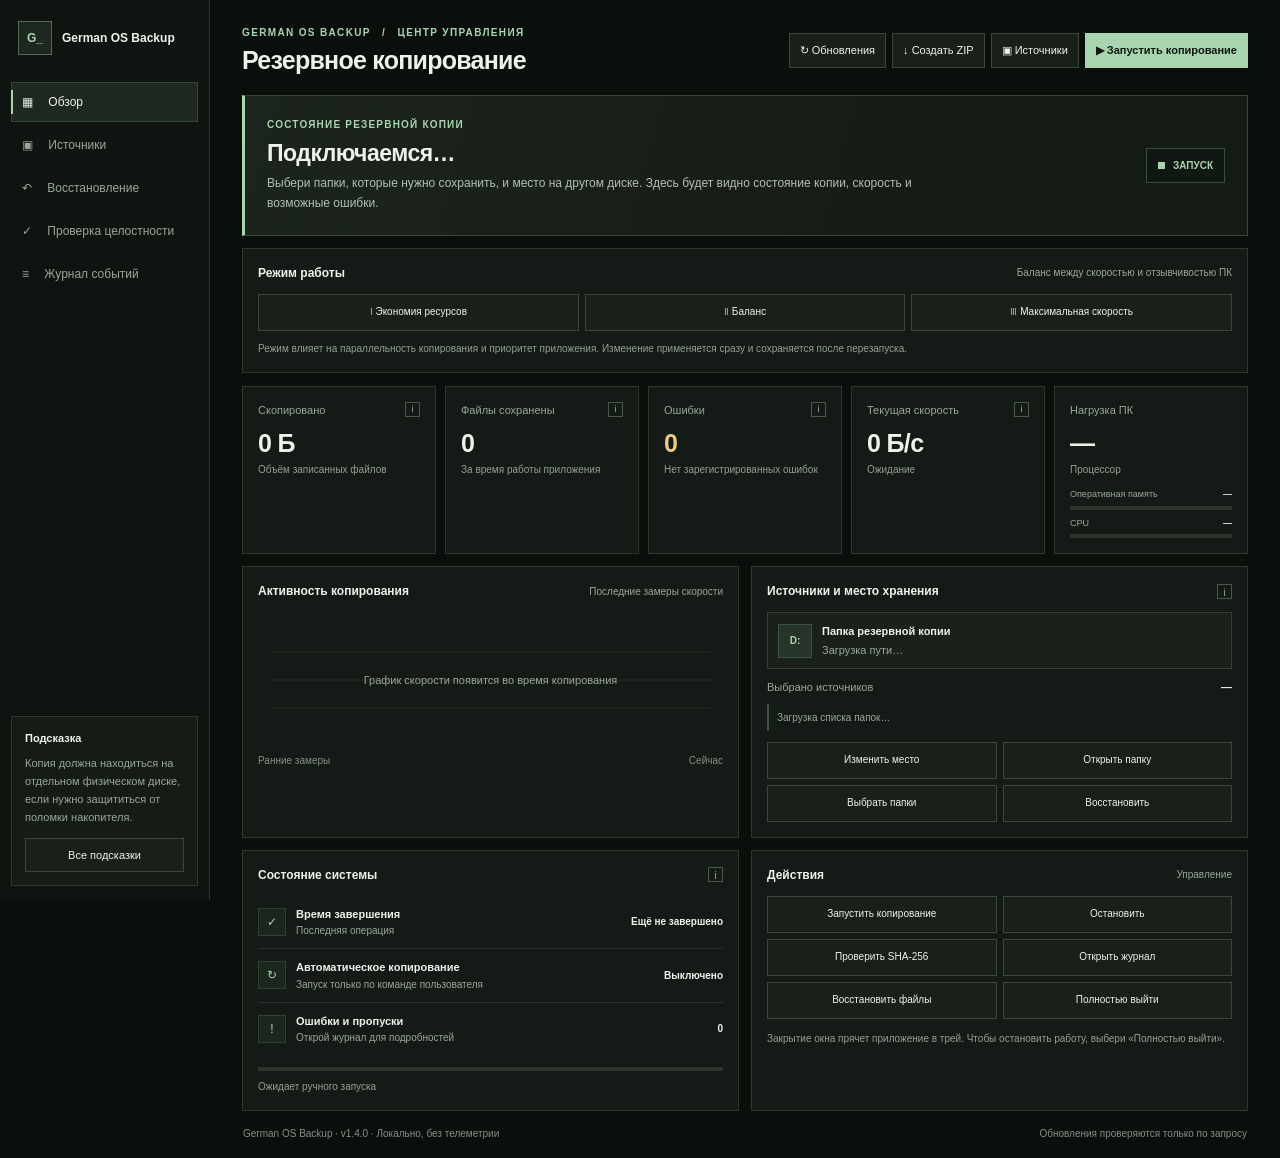
==== commit 9ea890e3: "Refine backup app dashboard spacing and hierarchy" ====
--- a/dashboard.html
+++ b/dashboard.html
@@ -1,20 +1,27 @@
 <!doctype html>
 <html lang="ru"><head><meta charset="utf-8"><meta name="viewport" content="width=device-width,initial-scale=1">
 <style>
-:root{color-scheme:dark;--bg:#0c100d;--panel:rgba(19,25,21,.94);--line:#2b382e;--line2:#405544;--text:#edf3ee;--muted:#a1afa4;--green:#a8d5af;--accent:#a8d5af;--greenStrong:#c2e8c8;--warning:#f0cc8e}
-*{box-sizing:border-box;border-radius:0!important}html{background:transparent}body{margin:0;background:transparent;color:var(--text);font:13px/1.5 "Segoe UI Variable","Segoe UI",sans-serif;-webkit-font-smoothing:antialiased}
-button{font:inherit;cursor:pointer;border:1px solid var(--line2);background:#171e19;color:var(--text);padding:10px 13px;min-height:39px;transition:background .14s,border-color .14s,color .14s}button:hover:not(:disabled){background:#222e24;border-color:#68816c}button:active:not(:disabled){transform:translateY(1px)}button:focus-visible{outline:2px solid var(--accent);outline-offset:2px}button.primary{background:var(--accent);border-color:var(--accent);color:#101710;font-weight:750}button.primary:hover:not(:disabled){background:var(--greenStrong);border-color:var(--greenStrong)}button:disabled{opacity:.38;cursor:not-allowed}
-.shell{display:grid;grid-template-columns:218px minmax(0,1fr);min-height:100vh;background:rgba(10,14,11,.94);backdrop-filter:blur(30px) saturate(125%)}.side{position:sticky;top:0;height:100vh;min-height:620px;padding:21px 12px 15px;background:rgba(14,19,15,.86);border-right:1px solid var(--line);display:flex;flex-direction:column;gap:28px}.brand{display:flex;align-items:center;gap:10px;padding:0 7px;font-size:13px;font-weight:750;letter-spacing:-.25px;white-space:nowrap}.mark{width:34px;height:34px;display:grid;place-items:center;border:1px solid #5a795f;color:var(--accent);font-size:12px;font-weight:850;letter-spacing:-1px;flex-shrink:0;background:rgba(168,213,175,.06)}
-.nav{display:grid;gap:4px}.nav button{position:relative;display:flex;align-items:center;width:100%;text-align:left;background:transparent;border-color:transparent;color:var(--muted);padding:11px 10px;font-size:12px;min-height:42px}.nav button:hover{color:var(--text);background:#182019;border-color:#2a382c}.nav button.active{background:rgba(168,213,175,.09);border-color:#354b38;color:#f3f8f3}.nav button.active:before{content:"";position:absolute;left:-1px;top:7px;bottom:7px;width:2px;background:var(--accent)}.side-note{margin-top:auto;padding:13px;background:rgba(21,29,23,.8);border:1px solid var(--line);color:var(--muted);font-size:11px}.side-note b{font-size:12px;color:var(--text);font-weight:700}.side-note p{margin:7px 0 12px;line-height:1.65}.side-note button{width:100%;font-size:11px;min-height:34px}
-.main{width:100%;max-width:1520px;margin:0 auto;padding:26px clamp(20px,2.7vw,40px) 20px;min-width:0}.top{display:flex;align-items:flex-end;justify-content:space-between;gap:18px;margin-bottom:19px}.eyebrow{color:var(--accent);font-size:10px;letter-spacing:1.6px;font-weight:800}.top h1{margin:5px 0 0;font-size:26px;line-height:1.2;font-weight:650;letter-spacing:-.8px}.top-actions{display:flex;gap:7px;flex-wrap:wrap;justify-content:flex-end}.top-actions button{font-size:11px;min-height:36px;padding:8px 11px}.notice{display:none;margin:0 0 14px;padding:11px 14px;background:#17221a;border:1px solid #405944;border-left:3px solid var(--accent);color:var(--text)}
-.hero{display:flex;align-items:center;justify-content:space-between;gap:22px;padding:22px 24px;margin-bottom:12px;background:linear-gradient(108deg,rgba(168,213,175,.12),rgba(19,26,21,.98) 67%);border:1px solid #3b5140;border-left:3px solid var(--accent);min-height:142px}.hero>div:first-child{min-width:0}.hero .label{font-size:10px;letter-spacing:1.3px;color:var(--accent);font-weight:800}.hero h2{margin:7px 0 6px;font-size:24px;line-height:1.25;letter-spacing:-.7px;font-weight:650}.hero p{margin:0;max-width:740px;color:#b8c5ba;font-size:12px;line-height:1.75}.status-pill{display:flex;align-items:center;gap:8px;flex-shrink:0;padding:10px 12px;border:1px solid #3c5141;background:#111812;color:var(--accent);font-size:10px;font-weight:800;letter-spacing:.35px;white-space:nowrap}.status-pill.attention{color:var(--warning);border-color:#65543a;background:#201b12}.status-pill.copying{color:var(--greenStrong);border-color:#4c7053;background:#142018}.dot{width:7px;height:7px;flex-shrink:0;background:currentColor}
-.card{min-width:0;padding:17px;background:var(--panel);border:1px solid var(--line);box-shadow:inset 0 1px 0 rgba(255,255,255,.012)}.card-label{display:flex;align-items:center;justify-content:space-between;gap:8px;color:var(--muted);font-size:11px}.value{margin:10px 0 3px;font-size:27px;line-height:1.2;font-weight:650;letter-spacing:-.8px;font-variant-numeric:tabular-nums;overflow-wrap:anywhere}.hint{font-size:10px;color:#94a196;line-height:1.6}.error-card .value{color:var(--warning)}.grid{display:grid;grid-template-columns:repeat(5,minmax(0,1fr));gap:9px;margin-bottom:13px}.section-grid{display:grid;grid-template-columns:minmax(0,1.12fr) minmax(300px,1fr);gap:12px;margin-bottom:12px}.section-title{display:flex;align-items:center;justify-content:space-between;gap:12px;margin-bottom:14px}.section-title h3{margin:0;font-size:13px;font-weight:700;letter-spacing:-.1px}.section-title>span{font-size:10px;color:var(--muted)}
-.chart-wrap{height:154px;position:relative}.chart-wrap canvas{display:block;width:100%;height:100%}.empty-chart{position:absolute;inset:0;display:grid;place-items:center;color:var(--muted);font-size:11px;pointer-events:none;text-align:center}.chart-legend{display:flex;justify-content:space-between;margin-top:6px;color:#849087;font-size:10px}.path{display:flex;align-items:center;gap:10px;padding:11px;background:rgba(26,36,28,.75);border:1px solid #304034;margin-bottom:12px;min-width:0}.drive-icon{width:35px;height:35px;display:grid;place-items:center;flex-shrink:0;background:#203025;color:var(--accent);font-size:11px;font-weight:800;border:1px solid #3a5140}.path-text{flex:1;min-width:0}.path-text b{display:block;margin-bottom:2px;font-size:11px;font-weight:700}.path-text span{display:block;overflow:hidden;text-overflow:ellipsis;white-space:nowrap;color:var(--muted);font-size:11px}
-.source-row{display:flex;justify-content:space-between;gap:10px;margin:9px 0 10px;color:var(--muted);font-size:11px}.source-row b{color:var(--text);font-weight:700}.source-paths{display:grid;gap:4px;max-height:115px;overflow:auto;margin:0 0 13px;scrollbar-width:thin;scrollbar-color:#46594a #0e120f}.source-paths>div{min-width:0;padding:7px 9px;background:#141b15;border-left:2px solid #465d4a;color:var(--muted);font-size:10px;overflow-wrap:anywhere}.source-path-item{display:flex;align-items:center;justify-content:space-between;gap:8px}.source-path-item span{flex:1;min-width:0}.source-path-item button.watch-toggle{padding:4px 7px;min-height:27px;font-size:9px;white-space:nowrap}.source-path-item button.watch-toggle.enabled{border-color:#506e55;color:#c1dfc6;background:#1b271e}
-.actions{display:grid;grid-template-columns:repeat(2,minmax(0,1fr));gap:7px}.actions button{min-width:0;padding:9px 8px;font-size:10px;line-height:1.4}.health{display:grid;gap:0}.health-row{display:flex;align-items:center;gap:10px;padding:10px 0;border-bottom:1px solid #28332b;min-width:0}.health-row:last-child{border-bottom:0}.health-icon{width:29px;height:29px;display:grid;place-items:center;flex-shrink:0;background:#1b261d;color:var(--accent);border:1px solid #314233;font-size:12px}.health-row>div:nth-child(2){flex:1;min-width:0}.health-row b{display:block;font-size:11px;font-weight:650}.health-row small{display:block;margin-top:2px;color:var(--muted);font-size:10px;line-height:1.4}.health-row strong{max-width:45%;text-align:right;font-size:10px;font-weight:650;overflow-wrap:anywhere}
-.progress-track{height:5px;background:#2b352d;margin-top:13px;overflow:hidden}.progress-bar{height:100%;width:0;background:var(--accent);transition:width .25s}.progress-bar.running{width:35%;background:linear-gradient(90deg,#58775d,#c2e8c8,#58775d);background-size:200% 100%;animation:progressSweep 1.4s linear infinite}@keyframes progressSweep{from{background-position:100% 0}to{background-position:-100% 0}}.tip{position:relative;display:inline-grid;place-items:center;width:16px;height:16px;border:1px solid #48584b;color:#aab8ac;font-size:9px;flex-shrink:0;cursor:help}.tip:hover:after{content:attr(data-tip);position:absolute;z-index:10;left:20px;top:-8px;width:210px;padding:9px;background:#222b24;border:1px solid #4b5b4e;color:var(--text);font-size:10px;font-weight:400;letter-spacing:0;box-shadow:0 8px 24px #0008}
-.resource-bars{display:grid;gap:8px;margin-top:10px}.resource-line{display:flex;justify-content:space-between;gap:8px;color:var(--muted);font-size:9px}.resource-line b{font-weight:650;color:#d6dfd7}.resource-track{height:4px;margin-top:4px;background:#2a352c}.resource-fill{height:100%;width:0;background:var(--accent)}.footer{display:flex;justify-content:space-between;gap:12px;padding:3px 1px 0;color:#839087;font-size:10px}#modeEco,#modeBalanced,#modeMax{min-height:39px}#modeEco:before{content:"Ⅰ  ";color:var(--muted)}#modeBalanced:before{content:"Ⅱ  ";color:var(--muted)}#modeMax:before{content:"Ⅲ  ";color:var(--muted)}#modeEco.primary:before,#modeBalanced.primary:before,#modeMax.primary:before{color:#101710}::selection{background:var(--accent);color:#101710}
-@media(max-width:1250px){.shell{grid-template-columns:190px minmax(0,1fr)}.main{padding:22px 18px}.top{align-items:flex-start;flex-direction:column}.top-actions{justify-content:flex-start}.grid{grid-template-columns:repeat(3,minmax(0,1fr))}.section-grid{grid-template-columns:minmax(0,1fr)}}@media(max-width:760px){.shell{display:block}.side{position:static;height:auto;min-height:0;padding:12px;border-right:0;border-bottom:1px solid var(--line);gap:12px}.brand{padding:0 4px}.nav{display:flex;overflow-x:auto;gap:4px}.nav button{width:auto;flex:0 0 auto;white-space:nowrap;padding:9px 10px}.nav button.active:before{top:auto;left:8px;right:8px;bottom:-1px;width:auto;height:2px}.side-note{display:none}.main{padding:17px 12px}.top h1{font-size:23px}.top-actions{gap:6px}.top-actions button{flex:1 1 auto}.hero{align-items:flex-start;flex-direction:column;padding:17px;gap:13px}.hero h2{font-size:21px}.grid{grid-template-columns:repeat(2,minmax(0,1fr));gap:7px}.card{padding:13px}.value{font-size:23px}.section-grid{grid-template-columns:minmax(0,1fr);gap:10px}.footer{flex-direction:column;gap:4px}.status-pill{white-space:normal}}@media(prefers-reduced-motion:reduce){*,*::before,*::after{animation-duration:.01ms!important;animation-iteration-count:1!important;transition-duration:.01ms!important;scroll-behavior:auto!important}}
+:root{color-scheme:dark;--accent:#a8d5af;--accent-soft:rgba(168,213,175,.1);--panel:#151b16;--line:#2d382f;--muted:#9aa79c;--text:#edf2ed;--warning:#e9c889}
+*{box-sizing:border-box;border-radius:0!important}
+html,body{margin:0;min-height:100%;background:transparent;color:var(--text);font:13px/1.5 "Segoe UI Variable","Segoe UI",sans-serif;-webkit-font-smoothing:antialiased}
+button{font:inherit;cursor:pointer;min-height:37px;padding:8px 12px;color:var(--text);background:#19201a;border:1px solid #3a483c;transition:background .14s,border-color .14s}button:hover:not(:disabled){background:#242f25;border-color:#627a65}button:focus-visible{outline:2px solid var(--accent);outline-offset:2px}button:disabled{opacity:.4;cursor:not-allowed}button.primary{background:var(--accent);color:#101710;border-color:var(--accent);font-weight:700}
+.shell{min-height:100vh;display:grid;grid-template-columns:210px minmax(0,1fr);background:rgba(12,16,13,.95);backdrop-filter:blur(30px) saturate(125%)}
+.side{position:sticky;top:0;height:100vh;min-height:600px;display:flex;flex-direction:column;gap:27px;padding:21px 11px 14px;background:rgba(17,22,18,.88);border-right:1px solid var(--line)}
+.brand{display:flex;align-items:center;gap:10px;padding:0 7px;font-size:12px;font-weight:750;white-space:nowrap}.mark{width:34px;height:34px;display:grid;place-items:center;flex-shrink:0;border:1px solid #526c56;background:var(--accent-soft);color:var(--accent);font-size:12px;font-weight:850}
+.nav{display:grid;gap:3px}.nav button{position:relative;display:flex;align-items:center;width:100%;min-height:40px;padding:9px 10px;text-align:left;background:transparent;border-color:transparent;color:var(--muted);font-size:12px}.nav button:hover{background:#1a221b;border-color:#29362b;color:var(--text)}.nav button.active{background:var(--accent-soft);border-color:#344838;color:var(--text)}.nav button.active:before{content:"";position:absolute;left:-1px;top:7px;bottom:7px;width:2px;background:var(--accent)}
+.side-note{margin-top:auto;padding:13px;background:#151c16;border:1px solid var(--line);color:var(--muted);font-size:11px}.side-note b{color:var(--text);font-size:11px}.side-note p{margin:7px 0 11px;line-height:1.65}.side-note button{width:100%;min-height:33px;font-size:11px}
+.main{width:100%;max-width:1500px;min-width:0;margin:0 auto;padding:25px clamp(18px,2.5vw,36px) 17px}.top{display:flex;align-items:center;justify-content:space-between;gap:18px;margin-bottom:20px}.eyebrow{color:var(--accent);font-size:10px;letter-spacing:1.35px;font-weight:750}.top h1{margin:5px 0 0;font-size:25px;line-height:1.2;font-weight:650;letter-spacing:-.75px}.top-actions{display:flex;align-items:center;justify-content:flex-end;gap:6px;flex-wrap:wrap}.top-actions button{min-height:35px;padding:7px 10px;font-size:11px}
+.notice{display:none;margin:0 0 12px;padding:10px 13px;background:#19251b;border:1px solid #415844;border-left:3px solid var(--accent);color:var(--text)}
+.hero{display:flex;align-items:center;justify-content:space-between;gap:20px;padding:21px 22px;margin-bottom:12px;min-height:136px;background:linear-gradient(105deg,rgba(168,213,175,.105),rgba(21,28,22,.96) 70%);border:1px solid #354739;border-left:3px solid var(--accent)}.hero>div:first-child{min-width:0}.hero .label{font-size:10px;letter-spacing:1.2px;color:var(--accent);font-weight:750}.hero h2{margin:7px 0 5px;font-size:23px;line-height:1.25;font-weight:650;letter-spacing:-.5px}.hero p{max-width:680px;margin:0;color:#b3beb5;font-size:12px;line-height:1.7}.status-pill{display:flex;align-items:center;gap:8px;padding:9px 11px;background:#111712;border:1px solid #3b4e3d;color:var(--accent);font-size:10px;font-weight:750;white-space:nowrap}.status-pill.attention{color:var(--warning);border-color:#65543b;background:#211b12}.status-pill.copying{color:#c5e9cb;border-color:#4c6d51;background:#142018}.dot{width:7px;height:7px;flex-shrink:0;background:currentColor}
+.card{min-width:0;padding:15px;background:rgba(21,27,22,.96);border:1px solid var(--line)}.card-label{display:flex;align-items:center;justify-content:space-between;gap:7px;color:var(--muted);font-size:11px}.value{margin:10px 0 4px;font-size:25px;line-height:1.2;font-weight:650;letter-spacing:-.65px;font-variant-numeric:tabular-nums;overflow-wrap:anywhere}.hint{color:#94a096;font-size:10px;line-height:1.6}.error-card .value{color:var(--warning)}.grid{display:grid;grid-template-columns:repeat(5,minmax(0,1fr));gap:9px;margin-bottom:12px}.section-grid{display:grid;grid-template-columns:minmax(0,1fr) minmax(0,1fr);gap:12px;margin-bottom:12px}.section-title{display:flex;align-items:center;justify-content:space-between;gap:12px;margin-bottom:12px}.section-title h3{margin:0;font-size:12px;font-weight:700}.section-title>span{font-size:10px;color:var(--muted)}
+.chart-wrap{height:136px;position:relative}.chart-wrap canvas{display:block;width:100%;height:100%}.empty-chart{position:absolute;inset:0;display:grid;place-items:center;padding:10px;color:var(--muted);font-size:11px;text-align:center;pointer-events:none}.chart-legend{display:flex;justify-content:space-between;margin-top:5px;color:#839087;font-size:10px}.path{display:flex;align-items:center;gap:10px;min-width:0;margin-bottom:10px;padding:10px;background:#19211a;border:1px solid #304033}.drive-icon{display:grid;place-items:center;width:34px;height:34px;flex-shrink:0;background:var(--accent-soft);border:1px solid #3d5240;color:var(--accent);font-size:10px;font-weight:800}.path-text{flex:1;min-width:0}.path-text b{display:block;margin-bottom:2px;font-size:11px}.path-text span{display:block;overflow:hidden;text-overflow:ellipsis;white-space:nowrap;color:var(--muted);font-size:11px}
+.source-row{display:flex;justify-content:space-between;gap:10px;margin:8px 0;color:var(--muted);font-size:11px}.source-row b{color:var(--text);font-weight:700}.source-paths{display:grid;gap:4px;max-height:100px;overflow:auto;margin:0 0 11px;scrollbar-width:thin}.source-paths>div{min-width:0;padding:6px 8px;background:#141a15;border-left:2px solid #405543;color:var(--muted);font-size:10px;overflow-wrap:anywhere}.source-path-item{display:flex;align-items:center;justify-content:space-between;gap:8px}.source-path-item span{flex:1;min-width:0}.source-path-item button.watch-toggle{min-height:26px;padding:3px 6px;font-size:9px;white-space:nowrap}.source-path-item button.watch-toggle.enabled{border-color:#506e55;color:#c1dfc6;background:#1b271e}
+.actions{display:grid;grid-template-columns:repeat(2,minmax(0,1fr));gap:6px}.actions button{min-width:0;padding:8px;font-size:10px;line-height:1.4}.health{display:grid;gap:0}.health-row{display:flex;align-items:center;gap:10px;min-width:0;padding:10px 0;border-bottom:1px solid #28332b}.health-row:last-child{border-bottom:0}.health-icon{display:grid;place-items:center;width:28px;height:28px;flex-shrink:0;background:#1b261d;border:1px solid #314233;color:var(--accent);font-size:12px}.health-row>div:nth-child(2){flex:1;min-width:0}.health-row b{display:block;font-size:11px;font-weight:650}.health-row small{display:block;margin-top:2px;color:var(--muted);font-size:10px;line-height:1.4}.health-row strong{max-width:45%;text-align:right;font-size:10px;font-weight:650;overflow-wrap:anywhere}
+.progress-track{height:4px;margin-top:12px;background:#2b352d;overflow:hidden}.progress-bar{height:100%;width:0;background:var(--accent);transition:width .25s}.progress-bar.running{width:35%;background:linear-gradient(90deg,#58775d,#c2e8c8,#58775d);background-size:200% 100%;animation:progressSweep 1.4s linear infinite}@keyframes progressSweep{from{background-position:100% 0}to{background-position:-100% 0}}
+.tip{position:relative;display:inline-grid;place-items:center;width:15px;height:15px;flex-shrink:0;border:1px solid #48584b;color:#aab8ac;font-size:9px;cursor:help}.tip:hover:after{content:attr(data-tip);position:absolute;z-index:10;left:20px;top:-8px;width:210px;padding:9px;background:#222b24;border:1px solid #4b5b4e;color:var(--text);font-size:10px;font-weight:400;letter-spacing:0;box-shadow:0 8px 24px #0008}
+.resource-bars{display:grid;gap:7px;margin-top:10px}.resource-line{display:flex;justify-content:space-between;gap:8px;color:var(--muted);font-size:9px}.resource-line b{color:#d6dfd7;font-weight:650}.resource-track{height:4px;margin-top:4px;background:#2b352d}.resource-fill{height:100%;width:0;background:var(--accent)}
+.footer{display:flex;justify-content:space-between;gap:12px;padding:3px 1px 0;color:#839087;font-size:10px}#modeEco:before{content:"Ⅰ  ";color:var(--muted)}#modeBalanced:before{content:"Ⅱ  ";color:var(--muted)}#modeMax:before{content:"Ⅲ  ";color:var(--muted)}::selection{background:var(--accent);color:#101710}
+@media(max-width:1250px){.shell{grid-template-columns:190px minmax(0,1fr)}.main{padding:20px 17px}.top{align-items:flex-start;flex-direction:column}.top-actions{justify-content:flex-start}.grid{grid-template-columns:repeat(3,minmax(0,1fr))}.section-grid{grid-template-columns:minmax(0,1fr)}}@media(max-width:700px){.shell{display:block}.side{position:static;height:auto;min-height:0;padding:12px;border-right:0;border-bottom:1px solid var(--line);gap:12px}.brand{padding:0 4px}.nav{display:flex;overflow-x:auto;gap:3px}.nav button{width:auto;flex:0 0 auto;white-space:nowrap;padding:8px 9px}.nav button.active:before{top:auto;left:8px;right:8px;bottom:-1px;width:auto;height:2px}.side-note{display:none}.main{padding:16px 12px}.top h1{font-size:22px}.top-actions{gap:5px}.top-actions button{flex:1 1 auto}.hero{align-items:flex-start;flex-direction:column;padding:16px;gap:12px}.hero h2{font-size:21px}.grid{grid-template-columns:repeat(2,minmax(0,1fr));gap:7px}.card{padding:12px}.value{font-size:22px}.section-grid{grid-template-columns:minmax(0,1fr);gap:9px}.footer{flex-direction:column;gap:4px}.status-pill{white-space:normal}}@media(prefers-reduced-motion:reduce){*,*::before,*::after{animation-duration:.01ms!important;animation-iteration-count:1!important;transition-duration:.01ms!important}}
 </style></head><body><div class="shell">
 <aside class="side"><div class="brand"><div class="mark">G_</div><span>German OS Backup</span></div><nav class="nav"><button class="active" onclick="tab('overview')">▦　 Обзор</button><button onclick="act('sources')">▣　 Источники</button><button onclick="act('restore')">↶　 Восстановление</button><button onclick="act('verify')">✓　 Проверка целостности</button><button onclick="act('log')">≡　 Журнал событий</button></nav><div class="side-note"><b>Подсказка</b><p>Копия должна находиться на отдельном физическом диске, если нужно защититься от поломки накопителя.</p><button onclick="act('help')" style="width:100%">Все подсказки</button></div></aside>
 <main class="main"><header class="top"><div><div class="eyebrow">GERMAN OS BACKUP　/　ЦЕНТР УПРАВЛЕНИЯ</div><h1>Резервное копирование</h1></div><div class="top-actions"><button onclick="act('checkUpdates')">↻ Обновления</button><button onclick="act('zip')">↓ Создать ZIP</button><button onclick="act('sources')">▣ Источники</button><button class="primary" onclick="act('scan')">▶ Запустить копирование</button></div></header>
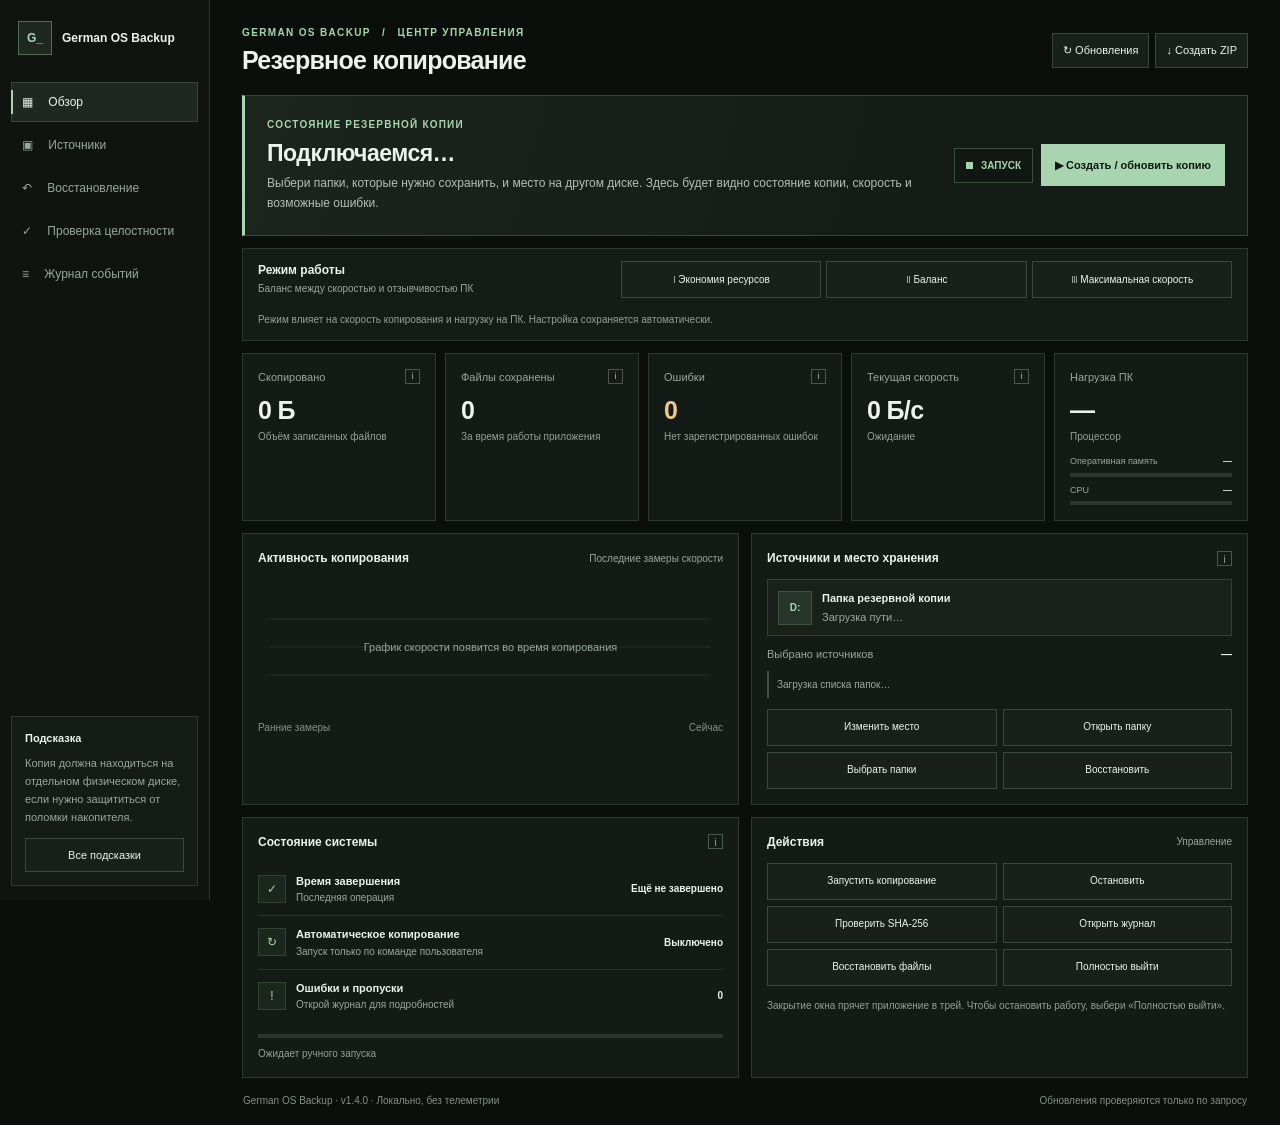
==== commit d8ce0b54: "Make primary backup action obvious and compact performance controls" ====
--- a/dashboard.html
+++ b/dashboard.html
@@ -22,12 +22,12 @@
 .resource-bars{display:grid;gap:7px;margin-top:10px}.resource-line{display:flex;justify-content:space-between;gap:8px;color:var(--muted);font-size:9px}.resource-line b{color:#d6dfd7;font-weight:650}.resource-track{height:4px;margin-top:4px;background:#2b352d}.resource-fill{height:100%;width:0;background:var(--accent)}
 .footer{display:flex;justify-content:space-between;gap:12px;padding:3px 1px 0;color:#839087;font-size:10px}#modeEco:before{content:"Ⅰ  ";color:var(--muted)}#modeBalanced:before{content:"Ⅱ  ";color:var(--muted)}#modeMax:before{content:"Ⅲ  ";color:var(--muted)}::selection{background:var(--accent);color:#101710}
 @media(max-width:1250px){.shell{grid-template-columns:190px minmax(0,1fr)}.main{padding:20px 17px}.top{align-items:flex-start;flex-direction:column}.top-actions{justify-content:flex-start}.grid{grid-template-columns:repeat(3,minmax(0,1fr))}.section-grid{grid-template-columns:minmax(0,1fr)}}@media(max-width:700px){.shell{display:block}.side{position:static;height:auto;min-height:0;padding:12px;border-right:0;border-bottom:1px solid var(--line);gap:12px}.brand{padding:0 4px}.nav{display:flex;overflow-x:auto;gap:3px}.nav button{width:auto;flex:0 0 auto;white-space:nowrap;padding:8px 9px}.nav button.active:before{top:auto;left:8px;right:8px;bottom:-1px;width:auto;height:2px}.side-note{display:none}.main{padding:16px 12px}.top h1{font-size:22px}.top-actions{gap:5px}.top-actions button{flex:1 1 auto}.hero{align-items:flex-start;flex-direction:column;padding:16px;gap:12px}.hero h2{font-size:21px}.grid{grid-template-columns:repeat(2,minmax(0,1fr));gap:7px}.card{padding:12px}.value{font-size:22px}.section-grid{grid-template-columns:minmax(0,1fr);gap:9px}.footer{flex-direction:column;gap:4px}.status-pill{white-space:normal}}@media(prefers-reduced-motion:reduce){*,*::before,*::after{animation-duration:.01ms!important;animation-iteration-count:1!important;transition-duration:.01ms!important}}
-</style></head><body><div class="shell">
+.hero-actions{display:flex;align-items:center;gap:8px;flex-shrink:0}.hero-actions .primary{white-space:nowrap;min-height:42px;padding:10px 13px;font-size:11px}.mode-card{display:grid;grid-template-columns:minmax(190px,.8fr) minmax(0,1.4fr);align-items:center;gap:14px;margin-bottom:12px;padding:12px 15px;background:var(--panel);border:1px solid var(--line)}.mode-copy b{display:block;font-size:12px}.mode-copy span{display:block;margin-top:3px;color:var(--muted);font-size:10px;line-height:1.45}.mode-actions{display:grid;grid-template-columns:repeat(3,minmax(0,1fr));gap:5px}.mode-actions button{min-width:0;padding:8px 5px;font-size:10px}.mode-hint{grid-column:1/-1;margin:0}@media(max-width:1250px){.mode-card{grid-template-columns:1fr}.mode-hint{grid-column:auto}}@media(max-width:700px){.hero-actions{flex-wrap:wrap}.hero-actions .primary{white-space:normal}.mode-card{padding:12px}.mode-actions button{font-size:9px}}</style></head><body><div class="shell">
 <aside class="side"><div class="brand"><div class="mark">G_</div><span>German OS Backup</span></div><nav class="nav"><button class="active" onclick="tab('overview')">▦　 Обзор</button><button onclick="act('sources')">▣　 Источники</button><button onclick="act('restore')">↶　 Восстановление</button><button onclick="act('verify')">✓　 Проверка целостности</button><button onclick="act('log')">≡　 Журнал событий</button></nav><div class="side-note"><b>Подсказка</b><p>Копия должна находиться на отдельном физическом диске, если нужно защититься от поломки накопителя.</p><button onclick="act('help')" style="width:100%">Все подсказки</button></div></aside>
-<main class="main"><header class="top"><div><div class="eyebrow">GERMAN OS BACKUP　/　ЦЕНТР УПРАВЛЕНИЯ</div><h1>Резервное копирование</h1></div><div class="top-actions"><button onclick="act('checkUpdates')">↻ Обновления</button><button onclick="act('zip')">↓ Создать ZIP</button><button onclick="act('sources')">▣ Источники</button><button class="primary" onclick="act('scan')">▶ Запустить копирование</button></div></header>
+<main class="main"><header class="top"><div><div class="eyebrow">GERMAN OS BACKUP　/　ЦЕНТР УПРАВЛЕНИЯ</div><h1>Резервное копирование</h1></div><div class="top-actions"><button onclick="act('checkUpdates')">↻ Обновления</button><button onclick="act('zip')">↓ Создать ZIP</button></div></header>
 <div class="notice" id="notice"></div>
-<section class="hero"><div><div class="label">СОСТОЯНИЕ РЕЗЕРВНОЙ КОПИИ</div><h2 id="headline">Подключаемся…</h2><p id="detail">Выбери папки, которые нужно сохранить, и место на другом диске. Здесь будет видно состояние копии, скорость и возможные ошибки.</p></div><div class="status-pill" id="pill"><span class="dot"></span><span id="pillText">ЗАПУСК</span></div></section>
-<section class="card" style="margin-bottom:13px"><div class="section-title"><h3>Режим работы</h3><span id="modeDescription">Баланс между скоростью и отзывчивостью ПК</span></div><div class="actions" style="grid-template-columns:repeat(3,minmax(0,1fr))"><button id="modeEco" onclick="setMode('eco')">Экономия ресурсов</button><button id="modeBalanced" onclick="setMode('balanced')">Баланс</button><button id="modeMax" onclick="setMode('max')">Максимальная скорость</button></div><p class="hint" style="margin:10px 0 0">Режим влияет на параллельность копирования и приоритет приложения. Изменение применяется сразу и сохраняется после перезапуска.</p></section>
+<section class="hero"><div><div class="label">СОСТОЯНИЕ РЕЗЕРВНОЙ КОПИИ</div><h2 id="headline">Подключаемся…</h2><p id="detail">Выбери папки, которые нужно сохранить, и место на другом диске. Здесь будет видно состояние копии, скорость и возможные ошибки.</p></div><div class="hero-actions"><div class="status-pill" id="pill"><span class="dot"></span><span id="pillText">ЗАПУСК</span></div><button class="primary" id="heroScan" onclick="act('scan')">▶ Создать / обновить копию</button></div></section>
+<section class="mode-card"><div class="mode-copy"><b>Режим работы</b><span id="modeDescription">Баланс между скоростью и отзывчивостью ПК</span></div><div class="mode-actions"><button id="modeEco" onclick="setMode('eco')">Экономия ресурсов</button><button id="modeBalanced" onclick="setMode('balanced')">Баланс</button><button id="modeMax" onclick="setMode('max')">Максимальная скорость</button></div><p class="hint mode-hint">Режим влияет на скорость копирования и нагрузку на ПК. Настройка сохраняется автоматически.</p></section>
 <section class="grid"><article class="card"><div class="card-label">Скопировано <span class="tip" data-tip="Общий объём данных, записанных резервным копированием с момента запуска приложения.">i</span></div><div class="value" id="bytes">0 Б</div><div class="hint">Объём записанных файлов</div></article><article class="card"><div class="card-label">Файлы сохранены <span class="tip" data-tip="Количество файлов, которые программа успешно скопировала.">i</span></div><div class="value" id="files">0</div><div class="hint">За время работы приложения</div></article><article class="card error-card"><div class="card-label">Ошибки <span class="tip" data-tip="Файлы или папки, которые не удалось обработать. Открой журнал, чтобы узнать причину.">i</span></div><div class="value" id="errors">0</div><div class="hint" id="errorHint">Нет зарегистрированных ошибок</div></article><article class="card"><div class="card-label">Текущая скорость <span class="tip" data-tip="При отсутствии изменений скорость равна нулю — это нормально.">i</span></div><div class="value" id="speed">0 Б/с</div><div class="hint" id="scanHint">Ожидание</div></article><article class="card"><div class="card-label">Нагрузка ПК</div><div class="value" id="cpuUsage">—</div><div class="hint">Процессор</div><div class="resource-bars"><div><div class="resource-line"><span>Оперативная память</span><b id="ramUsage">—</b></div><div class="resource-track"><div class="resource-fill" id="ramProgress"></div></div></div><div><div class="resource-line"><span>CPU</span><b id="cpuPercentLabel">—</b></div><div class="resource-track"><div class="resource-fill" id="cpuProgress"></div></div></div></div></article></section>
 <section class="section-grid"><article class="card"><div class="section-title"><h3>Активность копирования</h3><span id="chartLabel">Последние обновления</span></div><div class="chart-wrap"><canvas id="chart"></canvas><div class="empty-chart" id="chartEmpty">График скорости появится во время копирования</div></div><div class="chart-legend"><span>Ранние замеры</span><span>Сейчас</span></div></article>
 <article class="card"><div class="section-title"><h3>Источники и место хранения</h3><span class="tip" data-tip="Список источников можно изменить в любой момент.">i</span></div><div class="path"><div class="drive-icon">D:</div><div class="path-text"><b>Папка резервной копии</b><span id="destination">Загрузка пути…</span></div></div><div class="source-row"><span>Выбрано источников</span><b id="sourceCount">—</b></div><div class="source-paths" id="sourcePaths"><div>Загрузка списка папок…</div></div><div class="actions"><button onclick="act('chooseDestination')">Изменить место</button><button onclick="act('openDestination')">Открыть папку</button><button onclick="act('sources')">Выбрать папки</button><button onclick="act('restore')">Восстановить</button></div></article></section>
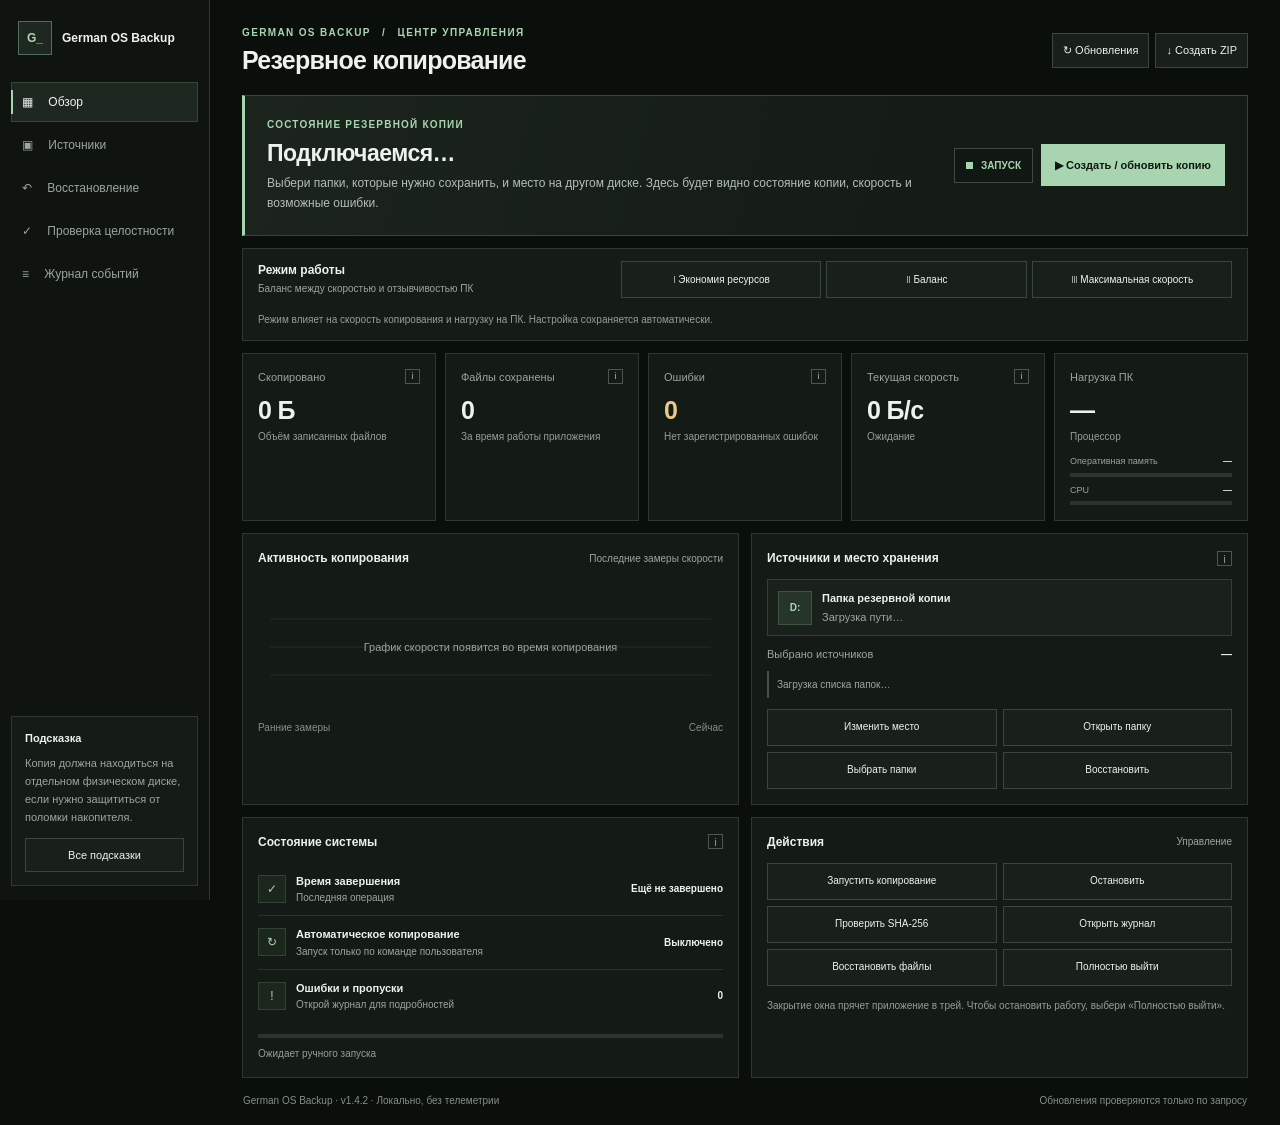
==== commit ae670674: "Sync desktop dashboard version to 1.4.2" ====
--- a/dashboard.html
+++ b/dashboard.html
@@ -33,13 +33,13 @@
 <article class="card"><div class="section-title"><h3>Источники и место хранения</h3><span class="tip" data-tip="Список источников можно изменить в любой момент.">i</span></div><div class="path"><div class="drive-icon">D:</div><div class="path-text"><b>Папка резервной копии</b><span id="destination">Загрузка пути…</span></div></div><div class="source-row"><span>Выбрано источников</span><b id="sourceCount">—</b></div><div class="source-paths" id="sourcePaths"><div>Загрузка списка папок…</div></div><div class="actions"><button onclick="act('chooseDestination')">Изменить место</button><button onclick="act('openDestination')">Открыть папку</button><button onclick="act('sources')">Выбрать папки</button><button onclick="act('restore')">Восстановить</button></div></article></section>
 <section class="section-grid"><article class="card"><div class="section-title"><h3>Состояние системы</h3><span class="tip" data-tip="Проверка SHA-256 запускается вручную и сравнивает оригиналы с резервной копией.">i</span></div><div class="health"><div class="health-row"><div class="health-icon">✓</div><div><b>Время завершения</b><small>Последняя операция</small></div><strong id="lastScan">Ещё не завершено</strong></div><div class="health-row"><div class="health-icon">↻</div><div><b>Автоматическое копирование</b><small>Запуск только по команде пользователя</small></div><strong id="watchStatus">Выключено</strong></div><div class="health-row"><div class="health-icon">!</div><div><b>Ошибки и пропуски</b><small>Открой журнал для подробностей</small></div><strong id="healthErrors">0</strong></div></div><div class="progress-track"><div class="progress-bar" id="progress"></div></div><div class="hint" id="progressText" style="margin-top:8px">Ожидает ручного запуска</div></article>
 <article class="card"><div class="section-title"><h3>Действия</h3><span>Управление</span></div><div class="actions"><button onclick="act('scan')">Запустить копирование</button><button onclick="act('stop')">Остановить</button><button onclick="act('verify')">Проверить SHA-256</button><button onclick="act('log')">Открыть журнал</button><button onclick="act('restore')">Восстановить файлы</button><button onclick="act('exit')">Полностью выйти</button></div><p class="hint" style="margin-top:12px">Закрытие окна прячет приложение в трей. Чтобы остановить работу, выбери «Полностью выйти».</p></article></section>
-<footer class="footer"><span>German OS Backup · <span id="appVersion">v1.4.0</span> · Локально, без телеметрии</span><span>Обновления проверяются только по запросу</span></footer></main></div>
+<footer class="footer"><span>German OS Backup · <span id="appVersion">v1.4.2</span> · Локально, без телеметрии</span><span>Обновления проверяются только по запросу</span></footer></main></div>
 <script>
 const samples=[];function act(action,extra={}){document.querySelectorAll('.nav button').forEach(x=>x.classList.remove('active'));const map={sources:1,restore:2,verify:3,log:4,help:0};const index=map[action];if(index!==undefined){const buttons=document.querySelectorAll('.nav button');if(buttons[index])buttons[index].classList.add('active')}window.chrome.webview.postMessage({action,...extra})}function tab(name){document.querySelectorAll('.nav button').forEach(x=>x.classList.remove('active'));const buttons=document.querySelectorAll('.nav button');if(buttons[0])buttons[0].classList.add('active')}
 function setMode(mode){window.chrome.webview.postMessage({action:"performanceMode",mode})}
 function fmtBytes(n){if(!n||n<0)return'0 Б';const u=['Б','КБ','МБ','ГБ','ТБ'];let i=0,v=n;while(v>=1024&&i<u.length-1){v/=1024;i++}return v.toLocaleString('ru-RU',{maximumFractionDigits:1})+' '+u[i]}
 function fmtSpeed(n){return fmtBytes(n)+'/с'}function fmtNum(n){return Number(n||0).toLocaleString('ru-RU')}
-function updateStats(s){const accent=/^#[0-9a-f]{6}$/i.test(s.accentColor||"")?s.accentColor:"#9bc9a4";const rgb=accent.match(/[0-9a-f]{2}/gi).map(v=>parseInt(v,16));document.documentElement.style.setProperty("--accent",accent);document.documentElement.style.setProperty("--green",accent);document.documentElement.style.setProperty("--accent-hover",`rgb(${rgb.map(v=>Math.round(v+(255-v)*.16)).join(",")})`);document.documentElement.style.setProperty("--accent-soft",`rgba(${rgb.join(",")},.10)`);document.querySelectorAll('button[onclick="act(\'stop\')"]').forEach(b=>b.disabled=!s.scanning);document.querySelectorAll('button[onclick="act(\'scan\')"]').forEach(b=>b.disabled=!!s.scanning);const mode=s.performanceMode||'balanced';document.querySelectorAll('[id^="mode"]').forEach(x=>x.classList.remove('primary'));const selected=document.getElementById(mode==='eco'?'modeEco':mode==='max'?'modeMax':'modeBalanced');if(selected)selected.classList.add('primary');document.getElementById('modeDescription').textContent=mode==='eco'?'Минимальная нагрузка, копирование медленнее':mode==='max'?'Приоритет скорости, возможна высокая нагрузка':'Умеренная нагрузка и хорошая отзывчивость ПК';document.getElementById('headline').textContent=s.headline;document.getElementById('bytes').textContent=fmtBytes(s.bytes);document.getElementById('files').textContent=fmtNum(s.files);document.getElementById('errors').textContent=fmtNum(s.errors);document.getElementById('speed').textContent=fmtSpeed(s.speed);document.getElementById('lastScan').textContent=s.lastScan;document.getElementById('destination').textContent=s.destination;document.querySelector('.drive-icon').textContent=(s.destination.match(/^[A-Za-z]:/)||['DISK'])[0];document.getElementById('sourceCount').textContent=fmtNum(s.sourceCount);const sourcePaths=document.getElementById('sourcePaths');sourcePaths.replaceChildren();(s.sourcePaths||[]).forEach(path=>{const row=document.createElement('div');row.className='source-path-item';const label=document.createElement('span');label.textContent=path;const enabled=(s.autoUpdateSources||[]).some(p=>p.toLowerCase()===path.toLowerCase());const button=document.createElement('button');button.className='watch-toggle'+(enabled?' enabled':'');button.textContent=enabled?'Авто: вкл.':'Авто: выкл.';button.title='Переключить динамическое копирование для этой папки';button.addEventListener('click',()=>act('toggleAuto',{path}));row.append(label,button);sourcePaths.appendChild(row)});if(!(s.sourcePaths||[]).length)sourcePaths.textContent='Источники не выбраны';document.getElementById('appVersion').textContent='v'+(s.version||'1.4.0');const cpu=Number(s.cpuPercent);document.getElementById('cpuUsage').textContent=cpu<0?'Н/Д':Math.round(cpu)+'%';document.getElementById('cpuPercentLabel').textContent=cpu<0?'Н/Д':Math.round(cpu)+'%';document.getElementById('cpuProgress').style.width=(cpu<0?0:Math.min(100,cpu))+'%';document.getElementById('ramUsage').textContent=fmtBytes((s.ramUsedGb||0)*1073741824)+' / '+fmtBytes((s.ramTotalGb||0)*1073741824);document.getElementById('ramProgress').style.width=Math.min(100,Number(s.ramPercent)||0)+'%';document.getElementById('healthErrors').textContent=fmtNum(s.errors);document.getElementById('errorHint').textContent=s.errors?'Открой журнал и проверь причины':'Нет зарегистрированных ошибок';document.getElementById('scanHint').textContent=s.scanning?'Идёт сканирование':'Сейчас не копирует данные';const watched=(s.autoUpdateSources||[]).length;document.getElementById('watchStatus').textContent=watched?watched+' папок':'Выключено';document.getElementById('progressText').textContent=s.scanning?'Обработано файлов: '+fmtNum(s.seen):'Ручное копирование или динамические обновления выбранных папок';document.getElementById('progress').classList.toggle('running',!!s.scanning);document.getElementById('progress').style.width=s.scanning?'35%':'0%';const pill=document.getElementById('pill');pill.className='status-pill '+(s.status==='attention'?'attention':s.status==='copying'?'copying':'');document.getElementById('pillText').textContent=s.status==='attention'?'ТРЕБУЕТСЯ ВНИМАНИЕ':s.status==='copying'?'КОПИРОВАНИЕ':s.status==='completed'?'ПОСЛЕДНЯЯ КОПИЯ ГОТОВА':'ОЖИДАНИЕ';document.getElementById('progressText').title=s.scanning?'Счётчик показывает уже обнаруженные файлы; точный процент заранее неизвестен.':'Нажми «Создать / обновить копию», чтобы начать копирование вручную.';document.getElementById('detail').textContent=s.errors?'Обнаружены ошибки или пропущенные элементы. Открой журнал событий, чтобы узнать, что именно не удалось скопировать.':'Последняя операция: '+s.lastScan+'. Динамическое обновление включается отдельно у каждой папки.';samples.push(Math.max(0,Number(s.speed)||0));if(samples.length>32)samples.shift();drawChart(s.scanning)}
+function updateStats(s){const accent=/^#[0-9a-f]{6}$/i.test(s.accentColor||"")?s.accentColor:"#9bc9a4";const rgb=accent.match(/[0-9a-f]{2}/gi).map(v=>parseInt(v,16));document.documentElement.style.setProperty("--accent",accent);document.documentElement.style.setProperty("--green",accent);document.documentElement.style.setProperty("--accent-hover",`rgb(${rgb.map(v=>Math.round(v+(255-v)*.16)).join(",")})`);document.documentElement.style.setProperty("--accent-soft",`rgba(${rgb.join(",")},.10)`);document.querySelectorAll('button[onclick="act(\'stop\')"]').forEach(b=>b.disabled=!s.scanning);document.querySelectorAll('button[onclick="act(\'scan\')"]').forEach(b=>b.disabled=!!s.scanning);const mode=s.performanceMode||'balanced';document.querySelectorAll('[id^="mode"]').forEach(x=>x.classList.remove('primary'));const selected=document.getElementById(mode==='eco'?'modeEco':mode==='max'?'modeMax':'modeBalanced');if(selected)selected.classList.add('primary');document.getElementById('modeDescription').textContent=mode==='eco'?'Минимальная нагрузка, копирование медленнее':mode==='max'?'Приоритет скорости, возможна высокая нагрузка':'Умеренная нагрузка и хорошая отзывчивость ПК';document.getElementById('headline').textContent=s.headline;document.getElementById('bytes').textContent=fmtBytes(s.bytes);document.getElementById('files').textContent=fmtNum(s.files);document.getElementById('errors').textContent=fmtNum(s.errors);document.getElementById('speed').textContent=fmtSpeed(s.speed);document.getElementById('lastScan').textContent=s.lastScan;document.getElementById('destination').textContent=s.destination;document.querySelector('.drive-icon').textContent=(s.destination.match(/^[A-Za-z]:/)||['DISK'])[0];document.getElementById('sourceCount').textContent=fmtNum(s.sourceCount);const sourcePaths=document.getElementById('sourcePaths');sourcePaths.replaceChildren();(s.sourcePaths||[]).forEach(path=>{const row=document.createElement('div');row.className='source-path-item';const label=document.createElement('span');label.textContent=path;const enabled=(s.autoUpdateSources||[]).some(p=>p.toLowerCase()===path.toLowerCase());const button=document.createElement('button');button.className='watch-toggle'+(enabled?' enabled':'');button.textContent=enabled?'Авто: вкл.':'Авто: выкл.';button.title='Переключить динамическое копирование для этой папки';button.addEventListener('click',()=>act('toggleAuto',{path}));row.append(label,button);sourcePaths.appendChild(row)});if(!(s.sourcePaths||[]).length)sourcePaths.textContent='Источники не выбраны';document.getElementById('appVersion').textContent='v'+(s.version||'1.4.2');const cpu=Number(s.cpuPercent);document.getElementById('cpuUsage').textContent=cpu<0?'Н/Д':Math.round(cpu)+'%';document.getElementById('cpuPercentLabel').textContent=cpu<0?'Н/Д':Math.round(cpu)+'%';document.getElementById('cpuProgress').style.width=(cpu<0?0:Math.min(100,cpu))+'%';document.getElementById('ramUsage').textContent=fmtBytes((s.ramUsedGb||0)*1073741824)+' / '+fmtBytes((s.ramTotalGb||0)*1073741824);document.getElementById('ramProgress').style.width=Math.min(100,Number(s.ramPercent)||0)+'%';document.getElementById('healthErrors').textContent=fmtNum(s.errors);document.getElementById('errorHint').textContent=s.errors?'Открой журнал и проверь причины':'Нет зарегистрированных ошибок';document.getElementById('scanHint').textContent=s.scanning?'Идёт сканирование':'Сейчас не копирует данные';const watched=(s.autoUpdateSources||[]).length;document.getElementById('watchStatus').textContent=watched?watched+' папок':'Выключено';document.getElementById('progressText').textContent=s.scanning?'Обработано файлов: '+fmtNum(s.seen):'Ручное копирование или динамические обновления выбранных папок';document.getElementById('progress').classList.toggle('running',!!s.scanning);document.getElementById('progress').style.width=s.scanning?'35%':'0%';const pill=document.getElementById('pill');pill.className='status-pill '+(s.status==='attention'?'attention':s.status==='copying'?'copying':'');document.getElementById('pillText').textContent=s.status==='attention'?'ТРЕБУЕТСЯ ВНИМАНИЕ':s.status==='copying'?'КОПИРОВАНИЕ':s.status==='completed'?'ПОСЛЕДНЯЯ КОПИЯ ГОТОВА':'ОЖИДАНИЕ';document.getElementById('progressText').title=s.scanning?'Счётчик показывает уже обнаруженные файлы; точный процент заранее неизвестен.':'Нажми «Создать / обновить копию», чтобы начать копирование вручную.';document.getElementById('detail').textContent=s.errors?'Обнаружены ошибки или пропущенные элементы. Открой журнал событий, чтобы узнать, что именно не удалось скопировать.':'Последняя операция: '+s.lastScan+'. Динамическое обновление включается отдельно у каждой папки.';samples.push(Math.max(0,Number(s.speed)||0));if(samples.length>32)samples.shift();drawChart(s.scanning)}
 function drawChart(scanning){const canvas=document.getElementById('chart'),ctx=canvas.getContext('2d'),r=canvas.getBoundingClientRect(),dpr=window.devicePixelRatio||1;canvas.width=Math.max(1,r.width*dpr);canvas.height=Math.max(1,r.height*dpr);ctx.scale(dpr,dpr);const w=r.width,h=r.height,p=12,vals=samples.length?samples:[0],max=Math.max(1,...vals);ctx.strokeStyle=getComputedStyle(document.documentElement).getPropertyValue('--accent-soft').trim()||'rgba(67,255,120,.12)';ctx.lineWidth=1;for(let i=1;i<4;i++){let y=p+(h-p*2)*i/4;ctx.beginPath();ctx.moveTo(p,y);ctx.lineTo(w-p,y);ctx.stroke()}ctx.beginPath();vals.forEach((v,i)=>{const x=p+(w-p*2)*(i/Math.max(1,vals.length-1)),y=h-p-(h-p*2)*v/max;if(i===0)ctx.moveTo(x,y);else ctx.lineTo(x,y)});ctx.lineWidth=2;ctx.strokeStyle=getComputedStyle(document.documentElement).getPropertyValue('--accent').trim()||'#43ff78';ctx.stroke();const last=vals[vals.length-1],x=p+(w-p*2)*(vals.length-1)/Math.max(1,vals.length-1),y=h-p-(h-p*2)*last/max;ctx.lineTo(x,h-p);ctx.lineTo(p,h-p);ctx.closePath();ctx.fillStyle=getComputedStyle(document.documentElement).getPropertyValue('--accent-soft').trim()||'rgba(67,255,120,.08)';ctx.fill();document.getElementById('chartEmpty').style.display=scanning?'none':'grid';document.getElementById('chartLabel').textContent=scanning?'Скорость в реальном времени':'Последние замеры скорости'}
 function setNotice(text){const n=document.getElementById('notice');n.textContent=text;n.style.display='block';setTimeout(()=>n.style.display='none',6000)}window.addEventListener('resize',()=>drawChart(false));
 </script></body></html>
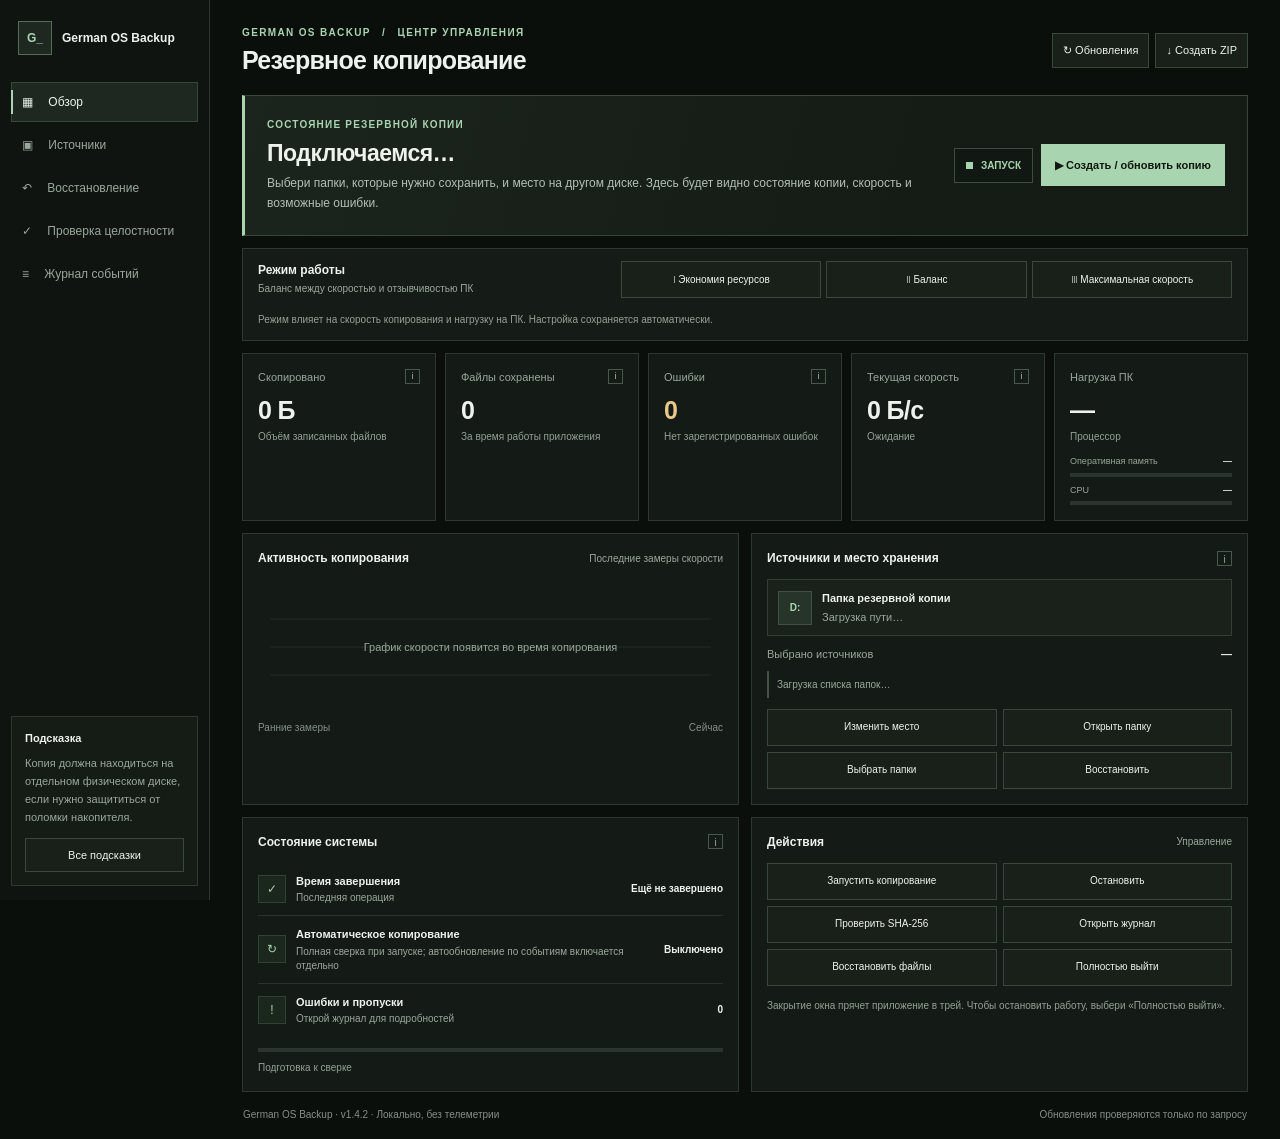
==== commit 1376eb0e: "Clarify startup backup behavior in desktop dashboard" ====
--- a/dashboard.html
+++ b/dashboard.html
@@ -31,7 +31,7 @@
 <section class="grid"><article class="card"><div class="card-label">Скопировано <span class="tip" data-tip="Общий объём данных, записанных резервным копированием с момента запуска приложения.">i</span></div><div class="value" id="bytes">0 Б</div><div class="hint">Объём записанных файлов</div></article><article class="card"><div class="card-label">Файлы сохранены <span class="tip" data-tip="Количество файлов, которые программа успешно скопировала.">i</span></div><div class="value" id="files">0</div><div class="hint">За время работы приложения</div></article><article class="card error-card"><div class="card-label">Ошибки <span class="tip" data-tip="Файлы или папки, которые не удалось обработать. Открой журнал, чтобы узнать причину.">i</span></div><div class="value" id="errors">0</div><div class="hint" id="errorHint">Нет зарегистрированных ошибок</div></article><article class="card"><div class="card-label">Текущая скорость <span class="tip" data-tip="При отсутствии изменений скорость равна нулю — это нормально.">i</span></div><div class="value" id="speed">0 Б/с</div><div class="hint" id="scanHint">Ожидание</div></article><article class="card"><div class="card-label">Нагрузка ПК</div><div class="value" id="cpuUsage">—</div><div class="hint">Процессор</div><div class="resource-bars"><div><div class="resource-line"><span>Оперативная память</span><b id="ramUsage">—</b></div><div class="resource-track"><div class="resource-fill" id="ramProgress"></div></div></div><div><div class="resource-line"><span>CPU</span><b id="cpuPercentLabel">—</b></div><div class="resource-track"><div class="resource-fill" id="cpuProgress"></div></div></div></div></article></section>
 <section class="section-grid"><article class="card"><div class="section-title"><h3>Активность копирования</h3><span id="chartLabel">Последние обновления</span></div><div class="chart-wrap"><canvas id="chart"></canvas><div class="empty-chart" id="chartEmpty">График скорости появится во время копирования</div></div><div class="chart-legend"><span>Ранние замеры</span><span>Сейчас</span></div></article>
 <article class="card"><div class="section-title"><h3>Источники и место хранения</h3><span class="tip" data-tip="Список источников можно изменить в любой момент.">i</span></div><div class="path"><div class="drive-icon">D:</div><div class="path-text"><b>Папка резервной копии</b><span id="destination">Загрузка пути…</span></div></div><div class="source-row"><span>Выбрано источников</span><b id="sourceCount">—</b></div><div class="source-paths" id="sourcePaths"><div>Загрузка списка папок…</div></div><div class="actions"><button onclick="act('chooseDestination')">Изменить место</button><button onclick="act('openDestination')">Открыть папку</button><button onclick="act('sources')">Выбрать папки</button><button onclick="act('restore')">Восстановить</button></div></article></section>
-<section class="section-grid"><article class="card"><div class="section-title"><h3>Состояние системы</h3><span class="tip" data-tip="Проверка SHA-256 запускается вручную и сравнивает оригиналы с резервной копией.">i</span></div><div class="health"><div class="health-row"><div class="health-icon">✓</div><div><b>Время завершения</b><small>Последняя операция</small></div><strong id="lastScan">Ещё не завершено</strong></div><div class="health-row"><div class="health-icon">↻</div><div><b>Автоматическое копирование</b><small>Запуск только по команде пользователя</small></div><strong id="watchStatus">Выключено</strong></div><div class="health-row"><div class="health-icon">!</div><div><b>Ошибки и пропуски</b><small>Открой журнал для подробностей</small></div><strong id="healthErrors">0</strong></div></div><div class="progress-track"><div class="progress-bar" id="progress"></div></div><div class="hint" id="progressText" style="margin-top:8px">Ожидает ручного запуска</div></article>
+<section class="section-grid"><article class="card"><div class="section-title"><h3>Состояние системы</h3><span class="tip" data-tip="Проверка SHA-256 запускается вручную и сравнивает оригиналы с резервной копией.">i</span></div><div class="health"><div class="health-row"><div class="health-icon">✓</div><div><b>Время завершения</b><small>Последняя операция</small></div><strong id="lastScan">Ещё не завершено</strong></div><div class="health-row"><div class="health-icon">↻</div><div><b>Автоматическое копирование</b><small>Полная сверка при запуске; автообновление по событиям включается отдельно</small></div><strong id="watchStatus">Выключено</strong></div><div class="health-row"><div class="health-icon">!</div><div><b>Ошибки и пропуски</b><small>Открой журнал для подробностей</small></div><strong id="healthErrors">0</strong></div></div><div class="progress-track"><div class="progress-bar" id="progress"></div></div><div class="hint" id="progressText" style="margin-top:8px">Подготовка к сверке</div></article>
 <article class="card"><div class="section-title"><h3>Действия</h3><span>Управление</span></div><div class="actions"><button onclick="act('scan')">Запустить копирование</button><button onclick="act('stop')">Остановить</button><button onclick="act('verify')">Проверить SHA-256</button><button onclick="act('log')">Открыть журнал</button><button onclick="act('restore')">Восстановить файлы</button><button onclick="act('exit')">Полностью выйти</button></div><p class="hint" style="margin-top:12px">Закрытие окна прячет приложение в трей. Чтобы остановить работу, выбери «Полностью выйти».</p></article></section>
 <footer class="footer"><span>German OS Backup · <span id="appVersion">v1.4.2</span> · Локально, без телеметрии</span><span>Обновления проверяются только по запросу</span></footer></main></div>
 <script>
@@ -39,7 +39,7 @@
 function setMode(mode){window.chrome.webview.postMessage({action:"performanceMode",mode})}
 function fmtBytes(n){if(!n||n<0)return'0 Б';const u=['Б','КБ','МБ','ГБ','ТБ'];let i=0,v=n;while(v>=1024&&i<u.length-1){v/=1024;i++}return v.toLocaleString('ru-RU',{maximumFractionDigits:1})+' '+u[i]}
 function fmtSpeed(n){return fmtBytes(n)+'/с'}function fmtNum(n){return Number(n||0).toLocaleString('ru-RU')}
-function updateStats(s){const accent=/^#[0-9a-f]{6}$/i.test(s.accentColor||"")?s.accentColor:"#9bc9a4";const rgb=accent.match(/[0-9a-f]{2}/gi).map(v=>parseInt(v,16));document.documentElement.style.setProperty("--accent",accent);document.documentElement.style.setProperty("--green",accent);document.documentElement.style.setProperty("--accent-hover",`rgb(${rgb.map(v=>Math.round(v+(255-v)*.16)).join(",")})`);document.documentElement.style.setProperty("--accent-soft",`rgba(${rgb.join(",")},.10)`);document.querySelectorAll('button[onclick="act(\'stop\')"]').forEach(b=>b.disabled=!s.scanning);document.querySelectorAll('button[onclick="act(\'scan\')"]').forEach(b=>b.disabled=!!s.scanning);const mode=s.performanceMode||'balanced';document.querySelectorAll('[id^="mode"]').forEach(x=>x.classList.remove('primary'));const selected=document.getElementById(mode==='eco'?'modeEco':mode==='max'?'modeMax':'modeBalanced');if(selected)selected.classList.add('primary');document.getElementById('modeDescription').textContent=mode==='eco'?'Минимальная нагрузка, копирование медленнее':mode==='max'?'Приоритет скорости, возможна высокая нагрузка':'Умеренная нагрузка и хорошая отзывчивость ПК';document.getElementById('headline').textContent=s.headline;document.getElementById('bytes').textContent=fmtBytes(s.bytes);document.getElementById('files').textContent=fmtNum(s.files);document.getElementById('errors').textContent=fmtNum(s.errors);document.getElementById('speed').textContent=fmtSpeed(s.speed);document.getElementById('lastScan').textContent=s.lastScan;document.getElementById('destination').textContent=s.destination;document.querySelector('.drive-icon').textContent=(s.destination.match(/^[A-Za-z]:/)||['DISK'])[0];document.getElementById('sourceCount').textContent=fmtNum(s.sourceCount);const sourcePaths=document.getElementById('sourcePaths');sourcePaths.replaceChildren();(s.sourcePaths||[]).forEach(path=>{const row=document.createElement('div');row.className='source-path-item';const label=document.createElement('span');label.textContent=path;const enabled=(s.autoUpdateSources||[]).some(p=>p.toLowerCase()===path.toLowerCase());const button=document.createElement('button');button.className='watch-toggle'+(enabled?' enabled':'');button.textContent=enabled?'Авто: вкл.':'Авто: выкл.';button.title='Переключить динамическое копирование для этой папки';button.addEventListener('click',()=>act('toggleAuto',{path}));row.append(label,button);sourcePaths.appendChild(row)});if(!(s.sourcePaths||[]).length)sourcePaths.textContent='Источники не выбраны';document.getElementById('appVersion').textContent='v'+(s.version||'1.4.2');const cpu=Number(s.cpuPercent);document.getElementById('cpuUsage').textContent=cpu<0?'Н/Д':Math.round(cpu)+'%';document.getElementById('cpuPercentLabel').textContent=cpu<0?'Н/Д':Math.round(cpu)+'%';document.getElementById('cpuProgress').style.width=(cpu<0?0:Math.min(100,cpu))+'%';document.getElementById('ramUsage').textContent=fmtBytes((s.ramUsedGb||0)*1073741824)+' / '+fmtBytes((s.ramTotalGb||0)*1073741824);document.getElementById('ramProgress').style.width=Math.min(100,Number(s.ramPercent)||0)+'%';document.getElementById('healthErrors').textContent=fmtNum(s.errors);document.getElementById('errorHint').textContent=s.errors?'Открой журнал и проверь причины':'Нет зарегистрированных ошибок';document.getElementById('scanHint').textContent=s.scanning?'Идёт сканирование':'Сейчас не копирует данные';const watched=(s.autoUpdateSources||[]).length;document.getElementById('watchStatus').textContent=watched?watched+' папок':'Выключено';document.getElementById('progressText').textContent=s.scanning?'Обработано файлов: '+fmtNum(s.seen):'Ручное копирование или динамические обновления выбранных папок';document.getElementById('progress').classList.toggle('running',!!s.scanning);document.getElementById('progress').style.width=s.scanning?'35%':'0%';const pill=document.getElementById('pill');pill.className='status-pill '+(s.status==='attention'?'attention':s.status==='copying'?'copying':'');document.getElementById('pillText').textContent=s.status==='attention'?'ТРЕБУЕТСЯ ВНИМАНИЕ':s.status==='copying'?'КОПИРОВАНИЕ':s.status==='completed'?'ПОСЛЕДНЯЯ КОПИЯ ГОТОВА':'ОЖИДАНИЕ';document.getElementById('progressText').title=s.scanning?'Счётчик показывает уже обнаруженные файлы; точный процент заранее неизвестен.':'Нажми «Создать / обновить копию», чтобы начать копирование вручную.';document.getElementById('detail').textContent=s.errors?'Обнаружены ошибки или пропущенные элементы. Открой журнал событий, чтобы узнать, что именно не удалось скопировать.':'Последняя операция: '+s.lastScan+'. Динамическое обновление включается отдельно у каждой папки.';samples.push(Math.max(0,Number(s.speed)||0));if(samples.length>32)samples.shift();drawChart(s.scanning)}
+function updateStats(s){const accent=/^#[0-9a-f]{6}$/i.test(s.accentColor||"")?s.accentColor:"#9bc9a4";const rgb=accent.match(/[0-9a-f]{2}/gi).map(v=>parseInt(v,16));document.documentElement.style.setProperty("--accent",accent);document.documentElement.style.setProperty("--green",accent);document.documentElement.style.setProperty("--accent-hover",`rgb(${rgb.map(v=>Math.round(v+(255-v)*.16)).join(",")})`);document.documentElement.style.setProperty("--accent-soft",`rgba(${rgb.join(",")},.10)`);document.querySelectorAll('button[onclick="act(\'stop\')"]').forEach(b=>b.disabled=!s.scanning);document.querySelectorAll('button[onclick="act(\'scan\')"]').forEach(b=>b.disabled=!!s.scanning);const mode=s.performanceMode||'balanced';document.querySelectorAll('[id^="mode"]').forEach(x=>x.classList.remove('primary'));const selected=document.getElementById(mode==='eco'?'modeEco':mode==='max'?'modeMax':'modeBalanced');if(selected)selected.classList.add('primary');document.getElementById('modeDescription').textContent=mode==='eco'?'Минимальная нагрузка, копирование медленнее':mode==='max'?'Приоритет скорости, возможна высокая нагрузка':'Умеренная нагрузка и хорошая отзывчивость ПК';document.getElementById('headline').textContent=s.headline;document.getElementById('bytes').textContent=fmtBytes(s.bytes);document.getElementById('files').textContent=fmtNum(s.files);document.getElementById('errors').textContent=fmtNum(s.errors);document.getElementById('speed').textContent=fmtSpeed(s.speed);document.getElementById('lastScan').textContent=s.lastScan;document.getElementById('destination').textContent=s.destination;document.querySelector('.drive-icon').textContent=(s.destination.match(/^[A-Za-z]:/)||['DISK'])[0];document.getElementById('sourceCount').textContent=fmtNum(s.sourceCount);const sourcePaths=document.getElementById('sourcePaths');sourcePaths.replaceChildren();(s.sourcePaths||[]).forEach(path=>{const row=document.createElement('div');row.className='source-path-item';const label=document.createElement('span');label.textContent=path;const enabled=(s.autoUpdateSources||[]).some(p=>p.toLowerCase()===path.toLowerCase());const button=document.createElement('button');button.className='watch-toggle'+(enabled?' enabled':'');button.textContent=enabled?'Авто: вкл.':'Авто: выкл.';button.title='Переключить динамическое копирование для этой папки';button.addEventListener('click',()=>act('toggleAuto',{path}));row.append(label,button);sourcePaths.appendChild(row)});if(!(s.sourcePaths||[]).length)sourcePaths.textContent='Источники не выбраны';document.getElementById('appVersion').textContent='v'+(s.version||'1.4.2');const cpu=Number(s.cpuPercent);document.getElementById('cpuUsage').textContent=cpu<0?'Н/Д':Math.round(cpu)+'%';document.getElementById('cpuPercentLabel').textContent=cpu<0?'Н/Д':Math.round(cpu)+'%';document.getElementById('cpuProgress').style.width=(cpu<0?0:Math.min(100,cpu))+'%';document.getElementById('ramUsage').textContent=fmtBytes((s.ramUsedGb||0)*1073741824)+' / '+fmtBytes((s.ramTotalGb||0)*1073741824);document.getElementById('ramProgress').style.width=Math.min(100,Number(s.ramPercent)||0)+'%';document.getElementById('healthErrors').textContent=fmtNum(s.errors);document.getElementById('errorHint').textContent=s.errors?'Открой журнал и проверь причины':'Нет зарегистрированных ошибок';document.getElementById('scanHint').textContent=s.scanning?'Идёт сканирование':'Сейчас не копирует данные';const watched=(s.autoUpdateSources||[]).length;document.getElementById('watchStatus').textContent=watched?watched+' папок':'Выключено';document.getElementById('progressText').textContent=s.scanning?'Обработано файлов: '+fmtNum(s.seen):'Полная сверка при запуске и вручную; события — для папок с автообновлением';document.getElementById('progress').classList.toggle('running',!!s.scanning);document.getElementById('progress').style.width=s.scanning?'35%':'0%';const pill=document.getElementById('pill');pill.className='status-pill '+(s.status==='attention'?'attention':s.status==='copying'?'copying':'');document.getElementById('pillText').textContent=s.status==='attention'?'ТРЕБУЕТСЯ ВНИМАНИЕ':s.status==='copying'?'КОПИРОВАНИЕ':s.status==='completed'?'ПОСЛЕДНЯЯ КОПИЯ ГОТОВА':'ОЖИДАНИЕ';document.getElementById('progressText').title=s.scanning?'Счётчик показывает уже обнаруженные файлы; точный процент заранее неизвестен.':'Полная сверка запускается при старте; кнопка запускает повторную сверку.';document.getElementById('detail').textContent=s.errors?'Обнаружены ошибки или пропущенные элементы. Открой журнал событий, чтобы узнать, что именно не удалось скопировать.':'Последняя операция: '+s.lastScan+'. Динамическое обновление включается отдельно у каждой папки.';samples.push(Math.max(0,Number(s.speed)||0));if(samples.length>32)samples.shift();drawChart(s.scanning)}
 function drawChart(scanning){const canvas=document.getElementById('chart'),ctx=canvas.getContext('2d'),r=canvas.getBoundingClientRect(),dpr=window.devicePixelRatio||1;canvas.width=Math.max(1,r.width*dpr);canvas.height=Math.max(1,r.height*dpr);ctx.scale(dpr,dpr);const w=r.width,h=r.height,p=12,vals=samples.length?samples:[0],max=Math.max(1,...vals);ctx.strokeStyle=getComputedStyle(document.documentElement).getPropertyValue('--accent-soft').trim()||'rgba(67,255,120,.12)';ctx.lineWidth=1;for(let i=1;i<4;i++){let y=p+(h-p*2)*i/4;ctx.beginPath();ctx.moveTo(p,y);ctx.lineTo(w-p,y);ctx.stroke()}ctx.beginPath();vals.forEach((v,i)=>{const x=p+(w-p*2)*(i/Math.max(1,vals.length-1)),y=h-p-(h-p*2)*v/max;if(i===0)ctx.moveTo(x,y);else ctx.lineTo(x,y)});ctx.lineWidth=2;ctx.strokeStyle=getComputedStyle(document.documentElement).getPropertyValue('--accent').trim()||'#43ff78';ctx.stroke();const last=vals[vals.length-1],x=p+(w-p*2)*(vals.length-1)/Math.max(1,vals.length-1),y=h-p-(h-p*2)*last/max;ctx.lineTo(x,h-p);ctx.lineTo(p,h-p);ctx.closePath();ctx.fillStyle=getComputedStyle(document.documentElement).getPropertyValue('--accent-soft').trim()||'rgba(67,255,120,.08)';ctx.fill();document.getElementById('chartEmpty').style.display=scanning?'none':'grid';document.getElementById('chartLabel').textContent=scanning?'Скорость в реальном времени':'Последние замеры скорости'}
 function setNotice(text){const n=document.getElementById('notice');n.textContent=text;n.style.display='block';setTimeout(()=>n.style.display='none',6000)}window.addEventListener('resize',()=>drawChart(false));
 </script></body></html>
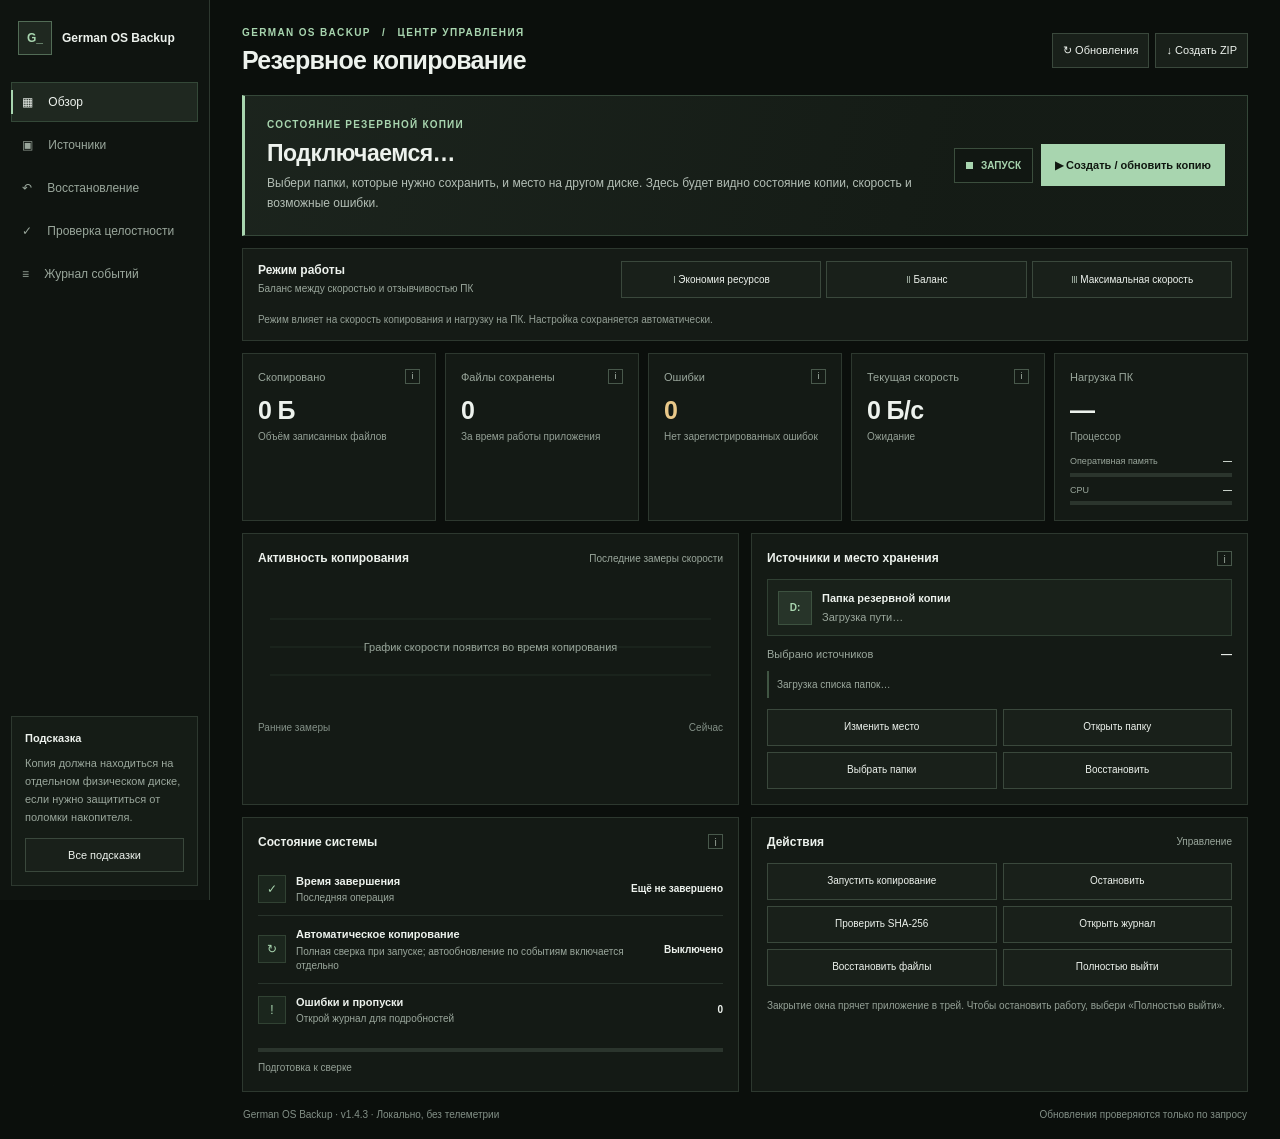
==== commit 29996244: "Harden CI, unify release metadata, and audit project docs" ====
--- a/dashboard.html
+++ b/dashboard.html
@@ -33,13 +33,13 @@
 <article class="card"><div class="section-title"><h3>Источники и место хранения</h3><span class="tip" data-tip="Список источников можно изменить в любой момент.">i</span></div><div class="path"><div class="drive-icon">D:</div><div class="path-text"><b>Папка резервной копии</b><span id="destination">Загрузка пути…</span></div></div><div class="source-row"><span>Выбрано источников</span><b id="sourceCount">—</b></div><div class="source-paths" id="sourcePaths"><div>Загрузка списка папок…</div></div><div class="actions"><button onclick="act('chooseDestination')">Изменить место</button><button onclick="act('openDestination')">Открыть папку</button><button onclick="act('sources')">Выбрать папки</button><button onclick="act('restore')">Восстановить</button></div></article></section>
 <section class="section-grid"><article class="card"><div class="section-title"><h3>Состояние системы</h3><span class="tip" data-tip="Проверка SHA-256 запускается вручную и сравнивает оригиналы с резервной копией.">i</span></div><div class="health"><div class="health-row"><div class="health-icon">✓</div><div><b>Время завершения</b><small>Последняя операция</small></div><strong id="lastScan">Ещё не завершено</strong></div><div class="health-row"><div class="health-icon">↻</div><div><b>Автоматическое копирование</b><small>Полная сверка при запуске; автообновление по событиям включается отдельно</small></div><strong id="watchStatus">Выключено</strong></div><div class="health-row"><div class="health-icon">!</div><div><b>Ошибки и пропуски</b><small>Открой журнал для подробностей</small></div><strong id="healthErrors">0</strong></div></div><div class="progress-track"><div class="progress-bar" id="progress"></div></div><div class="hint" id="progressText" style="margin-top:8px">Подготовка к сверке</div></article>
 <article class="card"><div class="section-title"><h3>Действия</h3><span>Управление</span></div><div class="actions"><button onclick="act('scan')">Запустить копирование</button><button onclick="act('stop')">Остановить</button><button onclick="act('verify')">Проверить SHA-256</button><button onclick="act('log')">Открыть журнал</button><button onclick="act('restore')">Восстановить файлы</button><button onclick="act('exit')">Полностью выйти</button></div><p class="hint" style="margin-top:12px">Закрытие окна прячет приложение в трей. Чтобы остановить работу, выбери «Полностью выйти».</p></article></section>
-<footer class="footer"><span>German OS Backup · <span id="appVersion">v1.4.2</span> · Локально, без телеметрии</span><span>Обновления проверяются только по запросу</span></footer></main></div>
+<footer class="footer"><span>German OS Backup · <span id="appVersion">v1.4.3</span> · Локально, без телеметрии</span><span>Обновления проверяются только по запросу</span></footer></main></div>
 <script>
 const samples=[];function act(action,extra={}){document.querySelectorAll('.nav button').forEach(x=>x.classList.remove('active'));const map={sources:1,restore:2,verify:3,log:4,help:0};const index=map[action];if(index!==undefined){const buttons=document.querySelectorAll('.nav button');if(buttons[index])buttons[index].classList.add('active')}window.chrome.webview.postMessage({action,...extra})}function tab(name){document.querySelectorAll('.nav button').forEach(x=>x.classList.remove('active'));const buttons=document.querySelectorAll('.nav button');if(buttons[0])buttons[0].classList.add('active')}
 function setMode(mode){window.chrome.webview.postMessage({action:"performanceMode",mode})}
 function fmtBytes(n){if(!n||n<0)return'0 Б';const u=['Б','КБ','МБ','ГБ','ТБ'];let i=0,v=n;while(v>=1024&&i<u.length-1){v/=1024;i++}return v.toLocaleString('ru-RU',{maximumFractionDigits:1})+' '+u[i]}
 function fmtSpeed(n){return fmtBytes(n)+'/с'}function fmtNum(n){return Number(n||0).toLocaleString('ru-RU')}
-function updateStats(s){const accent=/^#[0-9a-f]{6}$/i.test(s.accentColor||"")?s.accentColor:"#9bc9a4";const rgb=accent.match(/[0-9a-f]{2}/gi).map(v=>parseInt(v,16));document.documentElement.style.setProperty("--accent",accent);document.documentElement.style.setProperty("--green",accent);document.documentElement.style.setProperty("--accent-hover",`rgb(${rgb.map(v=>Math.round(v+(255-v)*.16)).join(",")})`);document.documentElement.style.setProperty("--accent-soft",`rgba(${rgb.join(",")},.10)`);document.querySelectorAll('button[onclick="act(\'stop\')"]').forEach(b=>b.disabled=!s.scanning);document.querySelectorAll('button[onclick="act(\'scan\')"]').forEach(b=>b.disabled=!!s.scanning);const mode=s.performanceMode||'balanced';document.querySelectorAll('[id^="mode"]').forEach(x=>x.classList.remove('primary'));const selected=document.getElementById(mode==='eco'?'modeEco':mode==='max'?'modeMax':'modeBalanced');if(selected)selected.classList.add('primary');document.getElementById('modeDescription').textContent=mode==='eco'?'Минимальная нагрузка, копирование медленнее':mode==='max'?'Приоритет скорости, возможна высокая нагрузка':'Умеренная нагрузка и хорошая отзывчивость ПК';document.getElementById('headline').textContent=s.headline;document.getElementById('bytes').textContent=fmtBytes(s.bytes);document.getElementById('files').textContent=fmtNum(s.files);document.getElementById('errors').textContent=fmtNum(s.errors);document.getElementById('speed').textContent=fmtSpeed(s.speed);document.getElementById('lastScan').textContent=s.lastScan;document.getElementById('destination').textContent=s.destination;document.querySelector('.drive-icon').textContent=(s.destination.match(/^[A-Za-z]:/)||['DISK'])[0];document.getElementById('sourceCount').textContent=fmtNum(s.sourceCount);const sourcePaths=document.getElementById('sourcePaths');sourcePaths.replaceChildren();(s.sourcePaths||[]).forEach(path=>{const row=document.createElement('div');row.className='source-path-item';const label=document.createElement('span');label.textContent=path;const enabled=(s.autoUpdateSources||[]).some(p=>p.toLowerCase()===path.toLowerCase());const button=document.createElement('button');button.className='watch-toggle'+(enabled?' enabled':'');button.textContent=enabled?'Авто: вкл.':'Авто: выкл.';button.title='Переключить динамическое копирование для этой папки';button.addEventListener('click',()=>act('toggleAuto',{path}));row.append(label,button);sourcePaths.appendChild(row)});if(!(s.sourcePaths||[]).length)sourcePaths.textContent='Источники не выбраны';document.getElementById('appVersion').textContent='v'+(s.version||'1.4.2');const cpu=Number(s.cpuPercent);document.getElementById('cpuUsage').textContent=cpu<0?'Н/Д':Math.round(cpu)+'%';document.getElementById('cpuPercentLabel').textContent=cpu<0?'Н/Д':Math.round(cpu)+'%';document.getElementById('cpuProgress').style.width=(cpu<0?0:Math.min(100,cpu))+'%';document.getElementById('ramUsage').textContent=fmtBytes((s.ramUsedGb||0)*1073741824)+' / '+fmtBytes((s.ramTotalGb||0)*1073741824);document.getElementById('ramProgress').style.width=Math.min(100,Number(s.ramPercent)||0)+'%';document.getElementById('healthErrors').textContent=fmtNum(s.errors);document.getElementById('errorHint').textContent=s.errors?'Открой журнал и проверь причины':'Нет зарегистрированных ошибок';document.getElementById('scanHint').textContent=s.scanning?'Идёт сканирование':'Сейчас не копирует данные';const watched=(s.autoUpdateSources||[]).length;document.getElementById('watchStatus').textContent=watched?watched+' папок':'Выключено';document.getElementById('progressText').textContent=s.scanning?'Обработано файлов: '+fmtNum(s.seen):'Полная сверка при запуске и вручную; события — для папок с автообновлением';document.getElementById('progress').classList.toggle('running',!!s.scanning);document.getElementById('progress').style.width=s.scanning?'35%':'0%';const pill=document.getElementById('pill');pill.className='status-pill '+(s.status==='attention'?'attention':s.status==='copying'?'copying':'');document.getElementById('pillText').textContent=s.status==='attention'?'ТРЕБУЕТСЯ ВНИМАНИЕ':s.status==='copying'?'КОПИРОВАНИЕ':s.status==='completed'?'ПОСЛЕДНЯЯ КОПИЯ ГОТОВА':'ОЖИДАНИЕ';document.getElementById('progressText').title=s.scanning?'Счётчик показывает уже обнаруженные файлы; точный процент заранее неизвестен.':'Полная сверка запускается при старте; кнопка запускает повторную сверку.';document.getElementById('detail').textContent=s.errors?'Обнаружены ошибки или пропущенные элементы. Открой журнал событий, чтобы узнать, что именно не удалось скопировать.':'Последняя операция: '+s.lastScan+'. Динамическое обновление включается отдельно у каждой папки.';samples.push(Math.max(0,Number(s.speed)||0));if(samples.length>32)samples.shift();drawChart(s.scanning)}
+function updateStats(s){const accent=/^#[0-9a-f]{6}$/i.test(s.accentColor||"")?s.accentColor:"#9bc9a4";const rgb=accent.match(/[0-9a-f]{2}/gi).map(v=>parseInt(v,16));document.documentElement.style.setProperty("--accent",accent);document.documentElement.style.setProperty("--green",accent);document.documentElement.style.setProperty("--accent-hover",`rgb(${rgb.map(v=>Math.round(v+(255-v)*.16)).join(",")})`);document.documentElement.style.setProperty("--accent-soft",`rgba(${rgb.join(",")},.10)`);document.querySelectorAll('button[onclick="act(\'stop\')"]').forEach(b=>b.disabled=!s.scanning);document.querySelectorAll('button[onclick="act(\'scan\')"]').forEach(b=>b.disabled=!!s.scanning);const mode=s.performanceMode||'balanced';document.querySelectorAll('[id^="mode"]').forEach(x=>x.classList.remove('primary'));const selected=document.getElementById(mode==='eco'?'modeEco':mode==='max'?'modeMax':'modeBalanced');if(selected)selected.classList.add('primary');document.getElementById('modeDescription').textContent=mode==='eco'?'Минимальная нагрузка, копирование медленнее':mode==='max'?'Приоритет скорости, возможна высокая нагрузка':'Умеренная нагрузка и хорошая отзывчивость ПК';document.getElementById('headline').textContent=s.headline;document.getElementById('bytes').textContent=fmtBytes(s.bytes);document.getElementById('files').textContent=fmtNum(s.files);document.getElementById('errors').textContent=fmtNum(s.errors);document.getElementById('speed').textContent=fmtSpeed(s.speed);document.getElementById('lastScan').textContent=s.lastScan;document.getElementById('destination').textContent=s.destination;document.querySelector('.drive-icon').textContent=(s.destination.match(/^[A-Za-z]:/)||['DISK'])[0];document.getElementById('sourceCount').textContent=fmtNum(s.sourceCount);const sourcePaths=document.getElementById('sourcePaths');sourcePaths.replaceChildren();(s.sourcePaths||[]).forEach(path=>{const row=document.createElement('div');row.className='source-path-item';const label=document.createElement('span');label.textContent=path;const enabled=(s.autoUpdateSources||[]).some(p=>p.toLowerCase()===path.toLowerCase());const button=document.createElement('button');button.className='watch-toggle'+(enabled?' enabled':'');button.textContent=enabled?'Авто: вкл.':'Авто: выкл.';button.title='Переключить динамическое копирование для этой папки';button.addEventListener('click',()=>act('toggleAuto',{path}));row.append(label,button);sourcePaths.appendChild(row)});if(!(s.sourcePaths||[]).length)sourcePaths.textContent='Источники не выбраны';document.getElementById('appVersion').textContent='v'+(s.version||'1.4.3');const cpu=Number(s.cpuPercent);document.getElementById('cpuUsage').textContent=cpu<0?'Н/Д':Math.round(cpu)+'%';document.getElementById('cpuPercentLabel').textContent=cpu<0?'Н/Д':Math.round(cpu)+'%';document.getElementById('cpuProgress').style.width=(cpu<0?0:Math.min(100,cpu))+'%';document.getElementById('ramUsage').textContent=fmtBytes((s.ramUsedGb||0)*1073741824)+' / '+fmtBytes((s.ramTotalGb||0)*1073741824);document.getElementById('ramProgress').style.width=Math.min(100,Number(s.ramPercent)||0)+'%';document.getElementById('healthErrors').textContent=fmtNum(s.errors);document.getElementById('errorHint').textContent=s.errors?'Открой журнал и проверь причины':'Нет зарегистрированных ошибок';document.getElementById('scanHint').textContent=s.scanning?'Идёт сканирование':'Сейчас не копирует данные';const watched=(s.autoUpdateSources||[]).length;document.getElementById('watchStatus').textContent=watched?watched+' папок':'Выключено';document.getElementById('progressText').textContent=s.scanning?'Обработано файлов: '+fmtNum(s.seen):'Полная сверка при запуске и вручную; события — для папок с автообновлением';document.getElementById('progress').classList.toggle('running',!!s.scanning);document.getElementById('progress').style.width=s.scanning?'35%':'0%';const pill=document.getElementById('pill');pill.className='status-pill '+(s.status==='attention'?'attention':s.status==='copying'?'copying':'');document.getElementById('pillText').textContent=s.status==='attention'?'ТРЕБУЕТСЯ ВНИМАНИЕ':s.status==='copying'?'КОПИРОВАНИЕ':s.status==='completed'?'ПОСЛЕДНЯЯ КОПИЯ ГОТОВА':'ОЖИДАНИЕ';document.getElementById('progressText').title=s.scanning?'Счётчик показывает уже обнаруженные файлы; точный процент заранее неизвестен.':'Полная сверка запускается при старте; кнопка запускает повторную сверку.';document.getElementById('detail').textContent=s.errors?'Обнаружены ошибки или пропущенные элементы. Открой журнал событий, чтобы узнать, что именно не удалось скопировать.':'Последняя операция: '+s.lastScan+'. Динамическое обновление включается отдельно у каждой папки.';samples.push(Math.max(0,Number(s.speed)||0));if(samples.length>32)samples.shift();drawChart(s.scanning)}
 function drawChart(scanning){const canvas=document.getElementById('chart'),ctx=canvas.getContext('2d'),r=canvas.getBoundingClientRect(),dpr=window.devicePixelRatio||1;canvas.width=Math.max(1,r.width*dpr);canvas.height=Math.max(1,r.height*dpr);ctx.scale(dpr,dpr);const w=r.width,h=r.height,p=12,vals=samples.length?samples:[0],max=Math.max(1,...vals);ctx.strokeStyle=getComputedStyle(document.documentElement).getPropertyValue('--accent-soft').trim()||'rgba(67,255,120,.12)';ctx.lineWidth=1;for(let i=1;i<4;i++){let y=p+(h-p*2)*i/4;ctx.beginPath();ctx.moveTo(p,y);ctx.lineTo(w-p,y);ctx.stroke()}ctx.beginPath();vals.forEach((v,i)=>{const x=p+(w-p*2)*(i/Math.max(1,vals.length-1)),y=h-p-(h-p*2)*v/max;if(i===0)ctx.moveTo(x,y);else ctx.lineTo(x,y)});ctx.lineWidth=2;ctx.strokeStyle=getComputedStyle(document.documentElement).getPropertyValue('--accent').trim()||'#43ff78';ctx.stroke();const last=vals[vals.length-1],x=p+(w-p*2)*(vals.length-1)/Math.max(1,vals.length-1),y=h-p-(h-p*2)*last/max;ctx.lineTo(x,h-p);ctx.lineTo(p,h-p);ctx.closePath();ctx.fillStyle=getComputedStyle(document.documentElement).getPropertyValue('--accent-soft').trim()||'rgba(67,255,120,.08)';ctx.fill();document.getElementById('chartEmpty').style.display=scanning?'none':'grid';document.getElementById('chartLabel').textContent=scanning?'Скорость в реальном времени':'Последние замеры скорости'}
 function setNotice(text){const n=document.getElementById('notice');n.textContent=text;n.style.display='block';setTimeout(()=>n.style.display='none',6000)}window.addEventListener('resize',()=>drawChart(false));
 </script></body></html>
